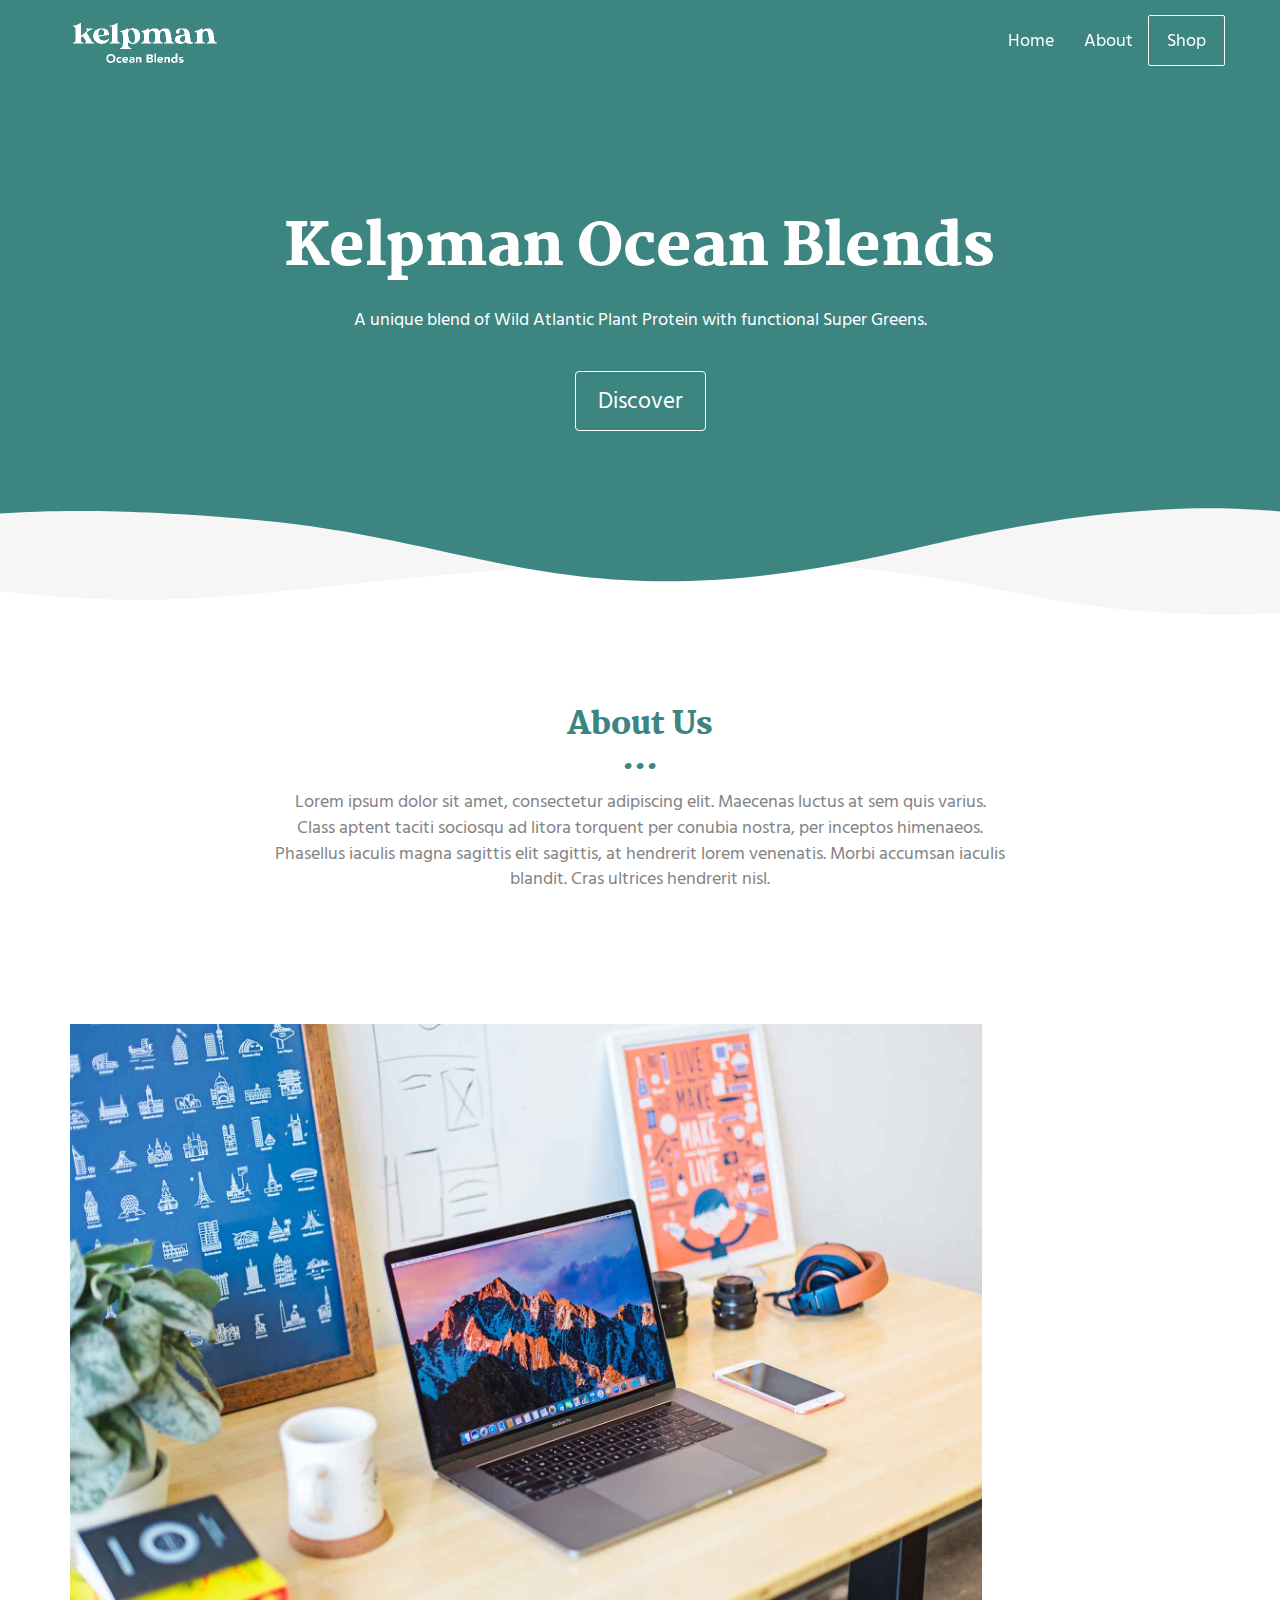
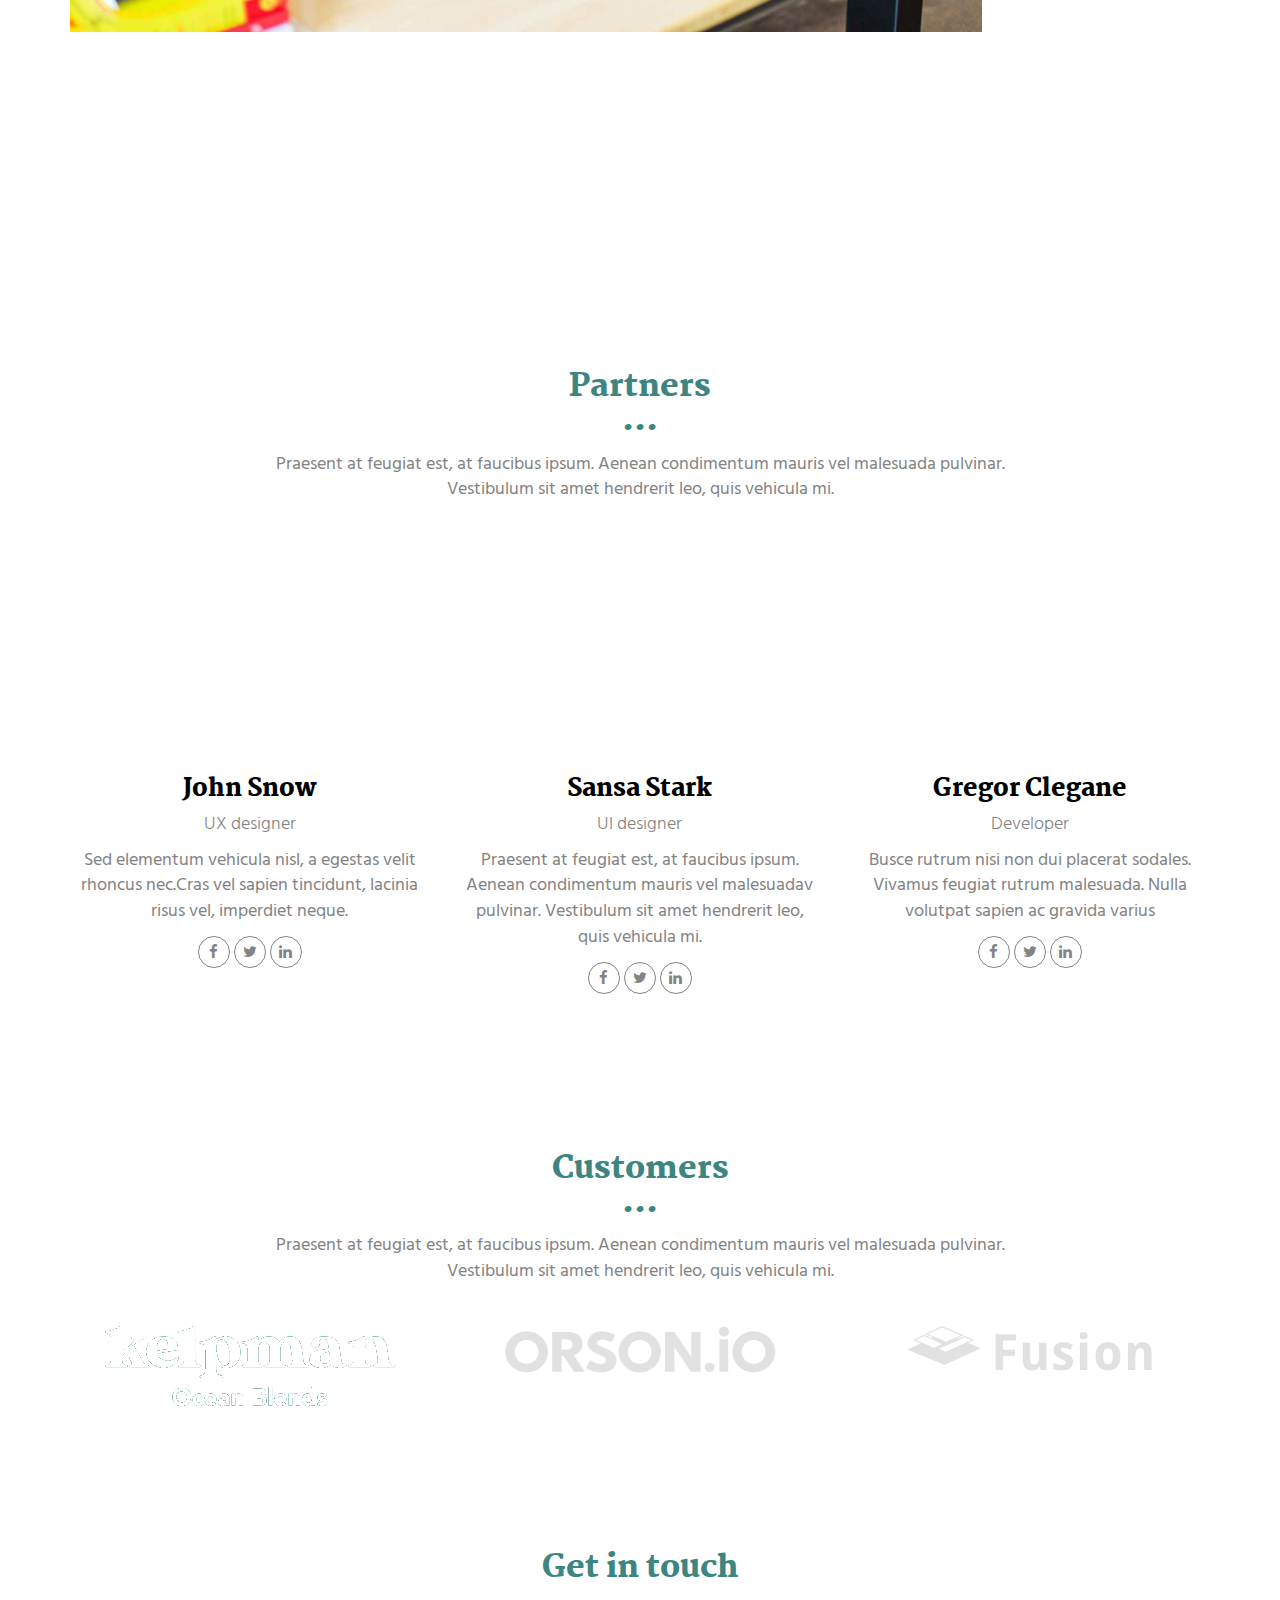
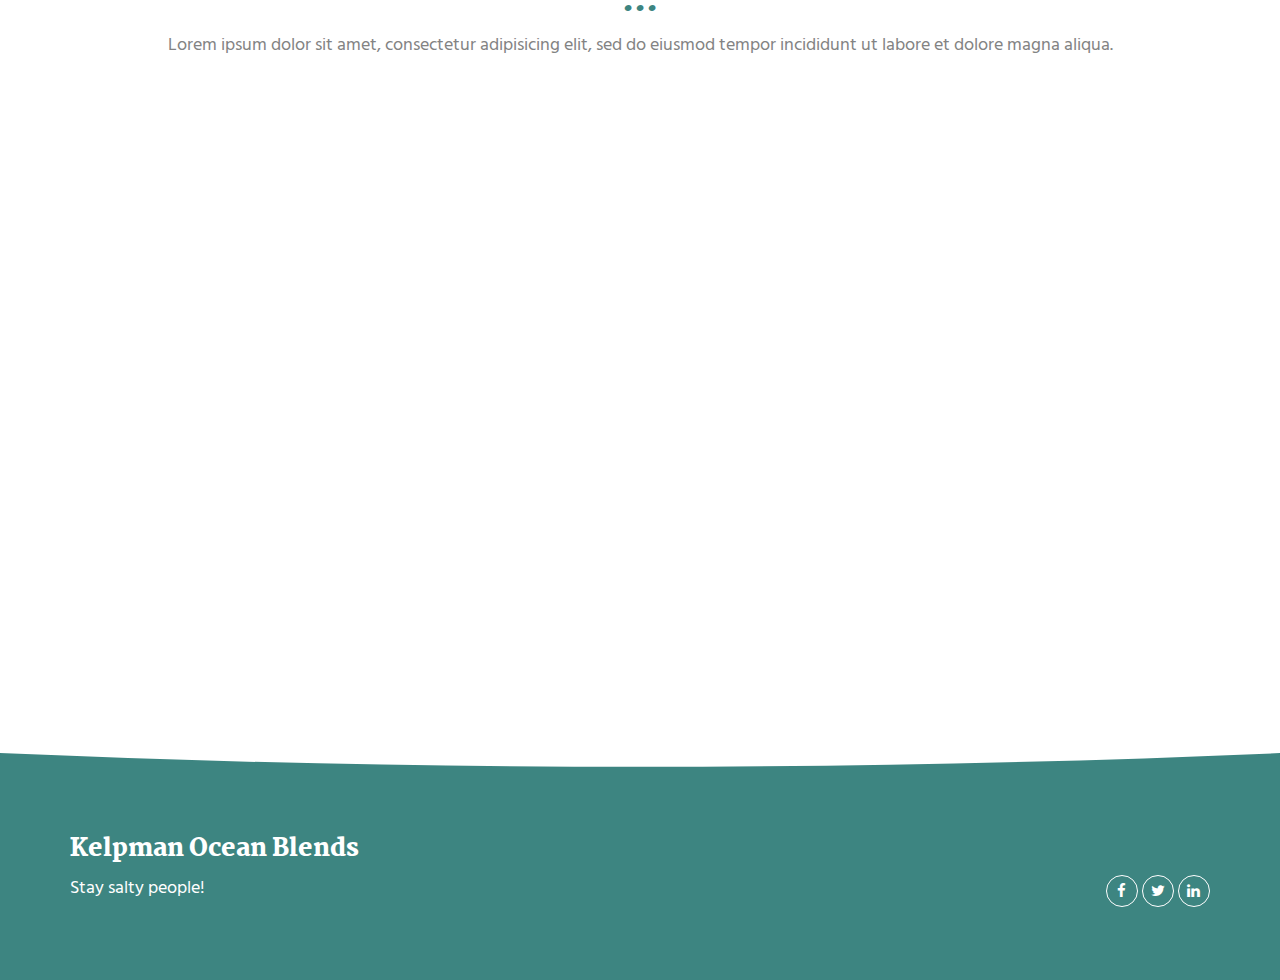
==== mountain/index.html @ a4b4faa4 "recolour" ====
<!DOCTYPE html>
<html lang="en">

<head>
  <meta charset="UTF-8">
  <meta content="IE=edge" http-equiv="X-UA-Compatible">
  <meta content="width=device-width,initial-scale=1" name="viewport">
  <meta content="description" name="description">
  <meta name="google" content="notranslate" />
  <meta content="Mashup templates have been developped by Orson.io team" name="author">

  <!-- Disable tap highlight on IE -->
  <meta name="msapplication-tap-highlight" content="no">
  
  
  <link rel="apple-touch-icon" sizes="180x180" href="./assets/apple-icon-180x180.png">
  <link href="./assets/favicon.ico" rel="icon">

  <link href="" rel="stylesheet">


  <title>Kelpman Ocean Blends</title>

<link href="./main.550dcf66.css" rel="stylesheet"></head>

<body> <!-- Add your content of header -->
<header>
  <nav class="navbar navbar-default active">
    <div class="container">
      <div class="navbar-header">
        <button type="button" class="navbar-toggle collapsed" data-toggle="collapse" data-target="#navbar-collapse" aria-expanded="false">
          <span class="sr-only">Toggle navigation</span>
          <span class="icon-bar"></span>
          <span class="icon-bar"></span>
          <span class="icon-bar"></span>
        </button>
        <a class="navbar-brand" href="./index.html" title="">
          <img src="./assets/images/logo-01.png" class="navbar-logo-img" alt="">
        </a>
      </div>

      <div class="collapse navbar-collapse" id="navbar-collapse">
        <ul class="nav navbar-nav navbar-right">
          <li><a href="./index.html" title="">Home</a></li>
          <li><a href="./project.html" title="">About</a></li>
          <li>
            <p>
              <a href="./components.html" class="btn btn-default navbar-btn" title="">Shop</a>
            </p>
          </li>

        </ul>
      </div> 
    </div>
  </nav>
</header>

<!-- Add your site or app content here -->
  <div class="hero-full-container background-image-container white-text-container">
    <div class="container">
      <div class="row">
        <div class="col-xs-12">
          <h1>Kelpman Ocean Blends</h1>
          <p>A unique blend of Wild Atlantic Plant Protein with functional Super Greens.</p>
          <br>
          <a href="./project.html" class="btn btn-default btn-lg" title="">Discover</a>
        </div>
      </div>
    </div>
  </div>

  <div class="section-container">
    <div class="container">
      <div class="row">
        <div class="col-xs-12 col-md-8 col-md-offset-2">
          <div class="text-center">
            <h2>About Us</h2>
            <p>Lorem ipsum dolor sit amet, consectetur adipiscing elit. Maecenas luctus at sem quis varius. 
            <br>
            Class aptent taciti sociosqu ad litora torquent per conubia nostra, per inceptos himenaeos. Phasellus iaculis magna sagittis elit sagittis, at hendrerit lorem venenatis. Morbi accumsan iaculis blandit. Cras ultrices hendrerit nisl.</p>
          </div>
       </div>
      </div>
    </div>
  </div>

  <div class="section-container">
    <div class="container">
      <div class="row">      
          <div class="col-xs-12">


            <div id="carousel-example-generic" class="carousel carousel-fade slide" data-ride="carousel">
                
                <div class="carousel-inner" role="listbox">

                    <div class="item active">
                        <img class="img-responsive" src="./assets/images/img-06.jpg" alt="First slide">
                        <div class="carousel-caption card-shadow reveal">
                          
                          <h3>Moon</h3>
                          <a class="left carousel-control" href="#carousel-example-generic" role="button" data-slide="prev">
                            <i class="fa fa-chevron-left" aria-hidden="true"></i>
                            <span class="sr-only">Previous</span>
                          </a>
                          <a class="right carousel-control" href="#carousel-example-generic" role="button" data-slide="next">
                            <i class="fa fa-chevron-right" aria-hidden="true"></i>
                            <span class="sr-only">Next</span>
                          </a>
                          <p>
                            Sed id tellus in risus pre
                            tium imperdiet eu lobortis dolor. Sed pellentesque, urna ac viverra lacinia, erat mauris venenatis purus, mollis egestas urna purus ac ex.
                            Aenean nunc sem, lobortis at elit non, lobortis laoreet nibh. Maecenas at mi ipsum.
                          </p>
                          
                          <p>
                            Quisque tempor, ligula pharetra luctus elementum, arcu nisl suscipit ante, pharetra commodo dui est et enim. Sed eu vestibulum elit. Donec ut libero non.
                          </p>
                          <a href="./project.html" class="btn btn-primary" title="">
                            Discover
                          </a>
                        </div>
                    </div>
                    <div class="item">
                        <img class="img-responsive" src="./assets/images/img-07.jpg" alt="First slide">
                        <div class="carousel-caption card-shadow reveal">

                          <h3>Lbortis</h3>
                            <a class="left carousel-control" href="#carousel-example-generic" role="button" data-slide="prev">
                              <i class="fa fa-chevron-left" aria-hidden="true"></i>
                              <span class="sr-only">Previous</span>
                            </a>
                            <a class="right carousel-control" href="#carousel-example-generic" role="button" data-slide="next">
                              <i class="fa fa-chevron-right" aria-hidden="true"></i>
                              <span class="sr-only">Next</span>
                            </a>
                          <p>
                            Pre id tellus in risus pre
                            tium imperdiet eu lobortis dolor. Sed pellentesque, urna ac viverra lacinia, erat mauris venenatis purus, mollis egestas urna purus ac ex.
                            Aenean nunc sem, lobortis at elit non, lobortis laoreet nibh. Maecenas at mi ipsum.
                          </p>
                          
                          <p>
                            Quisque tempor, ligula pharetra luctus elementum, arcu nisl suscipit ante, pharetra commodo dui est et enim. Sed eu vestibulum elit. Donec ut libero non.
                          </p>
                          <a href="./project.html" class="btn btn-primary" title="">
                            Discover
                          </a>
                        </div>
                    </div>
                </div>
               
            </div>

           
          </div>
          
        </div>  
      
    </div>
  </div>

  <div class="section-container">
    <div class="container text-center">
      <div class="row section-container-spacer">
        <div class="col-xs-12 col-md-12">
          <h2>Partners</h2>
          <p>Praesent at feugiat est, at faucibus ipsum. Aenean condimentum mauris vel malesuada pulvinar. <br>Vestibulum sit amet hendrerit leo, quis vehicula mi.</p>
        </div>  
      </div>
      <div class="row">
        <div class="col-xs-12 col-md-4">
          <img src="./assets/images/profil-01.jpg" alt="" class="reveal img-responsive reveal-content image-center">
          <h3>John Snow</h3>
          <h4>UX designer</h4>
          <p>Sed elementum vehicula nisl, a egestas velit rhoncus nec.Cras vel sapien tincidunt, lacinia risus vel, imperdiet neque.</p>
          <p>
            <a href="https://facebook.com/" class="social-round-icon fa-icon" title="">
              <i class="fa fa-facebook" aria-hidden="true"></i>
            </a>
            <a href="https://twitter.com/" class="social-round-icon fa-icon" title="">
              <i class="fa fa-twitter" aria-hidden="true"></i>
            </a>
            <a href="https://www.linkedin.com/" class="social-round-icon fa-icon" title="">
              <i class="fa fa-linkedin" aria-hidden="true"></i>
            </a>
          </p>
        </div>
       
        <div class="col-xs-12 col-md-4">
          <img src="./assets/images/profil-02.jpg" alt="" class="reveal img-responsive reveal-content image-center">
          <h3>Sansa Stark</h3>
          <h4>UI designer</h4>
          <p>Praesent at feugiat est, at faucibus ipsum. Aenean condimentum mauris vel malesuadav pulvinar. Vestibulum sit amet hendrerit leo, quis vehicula mi.</p>
          <p>
            <a href="https://facebook.com/" class="social-round-icon fa-icon" title="">
              <i class="fa fa-facebook" aria-hidden="true"></i>
            </a>
            <a href="https://twitter.com/" class="social-round-icon fa-icon" title="">
              <i class="fa fa-twitter" aria-hidden="true"></i>
            </a>
            <a href="https://www.linkedin.com/" class="social-round-icon fa-icon" title="">
              <i class="fa fa-linkedin" aria-hidden="true"></i>
            </a>
          </p>
        </div>
        <div class="col-xs-12 col-md-4">
          <img src="./assets/images/profil-03.jpg" alt="" class="reveal img-responsive reveal-content image-center">
          <h3>Gregor Clegane</h3>
          <h4>Developer</h4>
          <p>Busce rutrum nisi non dui placerat sodales. Vivamus feugiat rutrum malesuada. Nulla volutpat sapien ac gravida varius</p>
          <p>
            <a href="https://facebook.com/" class="social-round-icon fa-icon" title="">
              <i class="fa fa-facebook" aria-hidden="true"></i>
            </a>
            <a href="https://twitter.com/" class="social-round-icon fa-icon" title="">
              <i class="fa fa-twitter" aria-hidden="true"></i>
            </a>
            <a href="https://www.linkedin.com/" class="social-round-icon fa-icon" title="">
              <i class="fa fa-linkedin" aria-hidden="true"></i>
            </a>
          </p>
        </div>
      </div>
    </div>
  </div>

  <div class="section-container">
    <div class="container text-center">
      <div class="row section-container-spacer">
        <div class="col-xs-12 col-md-12">
          <h2 class="text-center">Customers</h2>
          <p>Praesent at feugiat est, at faucibus ipsum. Aenean condimentum mauris vel malesuada pulvinar. <br>Vestibulum sit amet hendrerit leo, quis vehicula mi.</p>
        </div>  
      </div>
      <div class="row">
        <div class="col-xs-12 col-md-4">
          <img src="./assets/images/logo-01.png" alt="" class="img-responsive reveal-content image-center">

        </div>
       
        <div class="col-xs-12 col-md-4">
          <img src="./assets/images/logo-02.png" alt="" class="img-responsive reveal-content image-center">
        </div>
        <div class="col-xs-12 col-md-4">
          <img src="./assets/images/logo-03.png" alt="" class="img-responsive reveal-content image-center">
        </div>
      </div>
    </div>
  </div>
 
 
  <div class="section-container contact-container">
    <div class="container">
      <div class="row">
        <div class="col-xs-12 col-md-12">
          <div class="section-container-spacer">
            <h2 class="text-center">Get in touch</h2>
            <p class="text-center">Lorem ipsum dolor sit amet, consectetur adipisicing elit, sed do eiusmod
            tempor incididunt ut labore et dolore magna aliqua.</p>
          </div>
          <div class="card-container">
            <div class="card card-shadow col-xs-10 col-xs-offset-1 col-md-8 col-md-offset-2 reveal">
              <form action="" class="reveal-content">
                <div class="row">
                  <div class="col-md-7">
                    <div class="form-group">
                      <input type="email" class="form-control" id="email" placeholder="Email">
                    </div>
                    <div class="form-group">
                      <input type="text" class="form-control" id="subject" placeholder="Subject">
                    </div>
                    <div class="form-group">
                      <textarea class="form-control" rows="3" placeholder="Enter your message"></textarea>
                    </div>
                    <button type="submit" class="btn btn-primary">Send message</button>
                  </div>
                  <div class="col-md-5">
                    <ul class="list-unstyled address-container">
                      <li>
                        <span class="fa-icon">
                          <i class="fa fa-phone" aria-hidden="true"></i>
                        </span>
                        + 33 9 07 45 12 65
                      </li>
                      <li>
                        <span class="fa-icon">
                          <i class="fa fa fa-map-o" aria-hidden="true"></i>
                        </span>
                        42 rue Moulbert 75016 Paris
                      </li>
                    </ul>
                  </div>
                </div>
              </form>
            </div>
            <div class="card-image col-xs-12" style="background-image: url('/assets/images/img-01.jpg')">
            </div>
          </div>
        </div>  
      </div>
    </div>
  </div>

<script>
  document.addEventListener("DOMContentLoaded", function (event) {
    navbarFixedTopAnimation();
  });
</script>

<footer class="footer-container white-text-container">
  <div class="container">
    <div class="row">

     
      <div class="col-xs-12">
        <h3>Kelpman Ocean Blends</h3>

        <div class="row">
          <div class="col-xs-12 col-sm-7">
            <p>Stay salty people!</p> 
          </div>
          <div class="col-xs-12 col-sm-5">
            <p class="text-right">
              <a href="https://facebook.com/" class="social-round-icon white-round-icon fa-icon" title="">
                <i class="fa fa-facebook" aria-hidden="true"></i>
              </a>
              <a href="https://twitter.com/" class="social-round-icon white-round-icon fa-icon" title="">
                <i class="fa fa-twitter" aria-hidden="true"></i>
              </a>
              <a href="https://www.linkedin.com/" class="social-round-icon white-round-icon fa-icon" title="">
                <i class="fa fa-linkedin" aria-hidden="true"></i>
              </a>
            </p>
          </div>
        </div>
        
        
      </div>
    </div>
  </div>
</footer>

<script>
  document.addEventListener("DOMContentLoaded", function (event) {
    navActivePage();
    scrollRevelation('.reveal');
  });
</script>

<!-- Google Analytics: change UA-XXXXX-X to be your site's ID 

<script>
  (function (i, s, o, g, r, a, m) {
    i['GoogleAnalyticsObject'] = r; i[r] = i[r] || function () {
      (i[r].q = i[r].q || []).push(arguments)
    }, i[r].l = 1 * new Date(); a = s.createElement(o),
      m = s.getElementsByTagName(o)[0]; a.async = 1; a.src = g; m.parentNode.insertBefore(a, m)
  })(window, document, 'script', '//www.google-analytics.com/analytics.js', 'ga');
  ga('create', 'UA-XXXXX-X', 'auto');
  ga('send', 'pageview');
</script>

--> <script type="text/javascript" src="./main.0cf8b554.js"></script></body>

</html>
---- mountain/main.550dcf66.css ----
@import url(https://fonts.googleapis.com/css?family=Hind+Siliguri:300,600|Martel:400,900);
@import url(https://maxcdn.bootstrapcdn.com/font-awesome/4.7.0/css/font-awesome.min.css);
/*!
 * Bootstrap v3.3.7 (http://getbootstrap.com)
 * Copyright 2011-2016 Twitter, Inc.
 * Licensed under MIT (https://github.com/twbs/bootstrap/blob/master/LICENSE)
 */

/*! normalize.css v3.0.3 | MIT License | github.com/necolas/normalize.css */

html {
    font-family: sans-serif;
    -ms-text-size-adjust: 100%;
    -webkit-text-size-adjust: 100%
}

body {
    margin: 0
}

article, aside, details, figcaption, figure, footer, header, hgroup, main, menu, nav, section, summary {
    display: block
}

audio, canvas, progress, video {
    display: inline-block;
    vertical-align: baseline
}

audio:not([controls]) {
    display: none;
    height: 0
}

[hidden], template {
    display: none
}

a {
    background-color: transparent
}

a:active, a:hover {
    outline: 0
}

abbr[title] {
    border-bottom: 1px dotted
}

b, strong {
    font-weight: 700
}

dfn {
    font-style: italic
}

h1 {
    font-size: 2em;
    margin: .67em 0
}

mark {
    background: #ff0;
    color: #000
}

small {
    font-size: 80%
}

sub, sup {
    font-size: 75%;
    line-height: 0;
    position: relative;
    vertical-align: baseline
}

sup {
    top: -.5em
}

sub {
    bottom: -.25em
}

img {
    border: 0
}

svg:not(:root) {
    overflow: hidden
}

figure {
    margin: 1em 40px
}

hr {
    box-sizing: content-box;
    height: 0
}

pre {
    overflow: auto
}

code, kbd, pre, samp {
    font-family: monospace, monospace;
    font-size: 1em
}

button, input, optgroup, select, textarea {
    color: inherit;
    font: inherit;
    margin: 0
}

button {
    overflow: visible
}

button, select {
    text-transform: none
}

button, html input[type=button], input[type=reset], input[type=submit] {
    -webkit-appearance: button;
    cursor: pointer
}

button[disabled], html input[disabled] {
    cursor: default
}

button::-moz-focus-inner, input::-moz-focus-inner {
    border: 0;
    padding: 0
}

input {
    line-height: normal
}

input[type=checkbox], input[type=radio] {
    box-sizing: border-box;
    padding: 0
}

input[type=number]::-webkit-inner-spin-button, input[type=number]::-webkit-outer-spin-button {
    height: auto
}

input[type=search] {
    -webkit-appearance: textfield;
    box-sizing: content-box
}

input[type=search]::-webkit-search-cancel-button, input[type=search]::-webkit-search-decoration {
    -webkit-appearance: none
}

fieldset {
    border: 1px solid silver;
    margin: 0 2px;
    padding: .35em .625em .75em
}

textarea {
    overflow: auto
}

optgroup {
    font-weight: 700
}

table {
    border-collapse: collapse;
    border-spacing: 0
}

td, th {
    padding: 0
}

/*! Source: https://github.com/h5bp/html5-boilerplate/blob/master/src/css/main.css */

@media print {
    *, :after, :before {
        background: transparent!important;
        color: #000!important;
        box-shadow: none!important;
        text-shadow: none!important
    }
    a, a:visited {
        text-decoration: underline
    }
    a[href]:after {
        content: " (" attr(href) ")"
    }
    abbr[title]:after {
        content: " (" attr(title) ")"
    }
    a[href^="#"]:after, a[href^="javascript:"]:after {
        content: ""
    }
    blockquote, pre {
        border: 1px solid #999;
        page-break-inside: avoid
    }
    thead {
        display: table-header-group
    }
    img, tr {
        page-break-inside: avoid
    }
    img {
        max-width: 100%!important
    }
    h2, h3, p {
        orphans: 3;
        widows: 3
    }
    h2, h3 {
        page-break-after: avoid
    }
    .navbar {
        display: none
    }
    .btn>.caret, .dropup>.btn>.caret {
        border-top-color: #000!important
    }
    .label {
        border: 1px solid #000
    }
    .table {
        border-collapse: collapse!important
    }
    .table td, .table th {
        background-color: #fff!important
    }
    .table-bordered td, .table-bordered th {
        border: 1px solid #ddd!important
    }
}

*, :after, :before {
    -webkit-box-sizing: border-box;
    -moz-box-sizing: border-box;
    box-sizing: border-box
}

html {
    font-size: 10px;
    -webkit-tap-highlight-color: transparent
}

body {
    font-family: Hind Siliguri, Helvetica, Arial, sans-serif;
    font-size: 18px;
    line-height: 1.42857;
    color: #838383;
    background-color: #fff
}

button, input, select, textarea {
    font-family: inherit;
    font-size: inherit;
    line-height: inherit
}

a {
    color: #3D8581;
    text-decoration: none
}

a:focus, a:hover {
    color: #1045a4;
    text-decoration: underline
}

a:focus {
    outline: 5px auto -webkit-focus-ring-color;
    outline-offset: -2px
}

figure {
    margin: 0
}

img {
    vertical-align: middle
}

.img-responsive {
    display: block;
    max-width: 100%;
    height: auto
}

.img-rounded {
    border-radius: 4px
}

.img-thumbnail {
    padding: 4px;
    line-height: 1.42857;
    background-color: #fff;
    border: 1px solid #ddd;
    border-radius: 2px;
    -webkit-transition: all .2s ease-in-out;
    -o-transition: all .2s ease-in-out;
    transition: all .2s ease-in-out;
    display: inline-block;
    max-width: 100%;
    height: auto
}

.img-circle {
    border-radius: 50%
}

hr {
    margin-top: 25px;
    margin-bottom: 25px;
    border: 0;
    border-top: 1px solid #eee
}

.sr-only {
    position: absolute;
    width: 1px;
    height: 1px;
    margin: -1px;
    padding: 0;
    overflow: hidden;
    clip: rect(0, 0, 0, 0);
    border: 0
}

.sr-only-focusable:active, .sr-only-focusable:focus {
    position: static;
    width: auto;
    height: auto;
    margin: 0;
    overflow: visible;
    clip: auto
}

[role=button] {
    cursor: pointer
}

.h1, .h2, .h3, .h4, .h5, .h6, h1, h2, h3, h4, h5, h6 {
    font-family: Martel, Times New Roman, Times, serif;
    font-weight: 900;
    line-height: 1.1;
    color: #3D8581
}

.h1 .small, .h1 small, .h2 .small, .h2 small, .h3 .small, .h3 small, .h4 .small, .h4 small, .h5 .small, .h5 small, .h6 .small, .h6 small, h1 .small, h1 small, h2 .small, h2 small, h3 .small, h3 small, h4 .small, h4 small, h5 .small, h5 small, h6 .small, h6 small {
    font-weight: 400;
    line-height: 1;
    color: #777
}

.h1, .h2, .h3, h1, h2, h3 {
    margin-top: 25px;
    margin-bottom: 12.5px
}

.h1 .small, .h1 small, .h2 .small, .h2 small, .h3 .small, .h3 small, h1 .small, h1 small, h2 .small, h2 small, h3 .small, h3 small {
    font-size: 65%
}

.h4, .h5, .h6, h4, h5, h6 {
    margin-top: 12.5px;
    margin-bottom: 12.5px
}

.h4 .small, .h4 small, .h5 .small, .h5 small, .h6 .small, .h6 small, h4 .small, h4 small, h5 .small, h5 small, h6 .small, h6 small {
    font-size: 75%
}

.h1, h1 {
    font-size: 59px
}

.h2, h2 {
    font-size: 31px
}

.h3, h3 {
    font-size: 24px
}

.h4, .h5, h4, h5 {
    font-size: 18px
}

.h6, h6 {
    font-size: 16px
}

p {
    margin: 0 0 12.5px
}

.lead {
    margin-bottom: 25px;
    font-size: 20px;
    font-weight: 300;
    line-height: 1.4
}

@media (min-width:768px) {
    .lead {
        font-size: 27px
    }
}

.small, small {
    font-size: 77%
}

.mark, mark {
    background-color: #fcf8e3;
    padding: .2em
}

.text-left {
    text-align: left
}

.text-right {
    text-align: right
}

.text-center {
    text-align: center
}

.text-justify {
    text-align: justify
}

.text-nowrap {
    white-space: nowrap
}

.text-lowercase {
    text-transform: lowercase
}

.initialism, .text-uppercase {
    text-transform: uppercase
}

.text-capitalize {
    text-transform: capitalize
}

.text-muted {
    color: #777
}

.text-primary {
    color: #3D8581
}

a.text-primary:focus, a.text-primary:hover {
    color: #124fbb
}

.text-success {
    color: #fff
}

a.text-success:focus, a.text-success:hover {
    color: #e6e6e6
}

.text-info {
    color: #31708f
}

a.text-info:focus, a.text-info:hover {
    color: #245269
}

.text-warning {
    color: #8a6d3b
}

a.text-warning:focus, a.text-warning:hover {
    color: #66512c
}

.text-danger {
    color: #fff
}

a.text-danger:focus, a.text-danger:hover {
    color: #e6e6e6
}

.bg-primary {
    color: #fff;
    background-color: #3D8581
}

a.bg-primary:focus, a.bg-primary:hover {
    background-color: #124fbb
}

.bg-success {
    background-color: #08005f
}

a.bg-success:focus, a.bg-success:hover {
    background-color: #04002c
}

.bg-info {
    background-color: #d9edf7
}

a.bg-info:focus, a.bg-info:hover {
    background-color: #afd9ee
}

.bg-warning {
    background-color: #fcf8e3
}

a.bg-warning:focus, a.bg-warning:hover {
    background-color: #f7ecb5
}

.bg-danger {
    background-color: #ca044b
}

a.bg-danger:focus, a.bg-danger:hover {
    background-color: #980338
}

.page-header {
    padding-bottom: 11.5px;
    margin: 50px 0 25px;
    border-bottom: 1px solid #eee
}

ol, ul {
    margin-top: 0;
    margin-bottom: 12.5px
}

ol ol, ol ul, ul ol, ul ul {
    margin-bottom: 0
}

.list-inline, .list-unstyled {
    padding-left: 0;
    list-style: none
}

.list-inline {
    margin-left: -5px
}

.list-inline>li {
    display: inline-block;
    padding-left: 5px;
    padding-right: 5px
}

dl {
    margin-top: 0;
    margin-bottom: 25px
}

dd, dt {
    line-height: 1.42857
}

dt {
    font-weight: 700
}

dd {
    margin-left: 0
}

.dl-horizontal dd:after, .dl-horizontal dd:before {
    content: " ";
    display: table
}

.dl-horizontal dd:after {
    clear: both
}

@media (min-width:768px) {
    .dl-horizontal dt {
        float: left;
        width: 160px;
        clear: left;
        text-align: right;
        overflow: hidden;
        text-overflow: ellipsis;
        white-space: nowrap
    }
    .dl-horizontal dd {
        margin-left: 180px
    }
}

abbr[data-original-title], abbr[title] {
    cursor: help;
    border-bottom: 1px dotted #777
}

.initialism {
    font-size: 90%
}

blockquote {
    padding: 12.5px 25px;
    margin: 0 0 25px;
    font-size: 22.5px;
    border-left: 5px solid #eee
}

blockquote ol:last-child, blockquote p:last-child, blockquote ul:last-child {
    margin-bottom: 0
}

blockquote .small, blockquote footer, blockquote small {
    display: block;
    font-size: 80%;
    line-height: 1.42857;
    color: #777
}

blockquote .small:before, blockquote footer:before, blockquote small:before {
    content: "\2014   \A0"
}

.blockquote-reverse, blockquote.pull-right {
    padding-right: 15px;
    padding-left: 0;
    border-right: 5px solid #eee;
    border-left: 0;
    text-align: right
}

.blockquote-reverse .small:before, .blockquote-reverse footer:before, .blockquote-reverse small:before, blockquote.pull-right .small:before, blockquote.pull-right footer:before, blockquote.pull-right small:before {
    content: ""
}

.blockquote-reverse .small:after, .blockquote-reverse footer:after, .blockquote-reverse small:after, blockquote.pull-right .small:after, blockquote.pull-right footer:after, blockquote.pull-right small:after {
    content: "\A0   \2014"
}

address {
    margin-bottom: 25px;
    font-style: normal;
    line-height: 1.42857
}

code, kbd, pre, samp {
    font-family: Menlo, Monaco, Consolas, Courier New, monospace
}

code {
    color: #c7254e;
    background-color: #f9f2f4
}

code, kbd {
    padding: 2px 4px;
    font-size: 90%;
    border-radius: 2px
}

kbd {
    color: #fff;
    background-color: #333;
    box-shadow: inset 0 -1px 0 rgba(0, 0, 0, .25)
}

kbd kbd {
    padding: 0;
    font-size: 100%;
    font-weight: 700;
    box-shadow: none
}

pre {
    display: block;
    padding: 12px;
    margin: 0 0 12.5px;
    font-size: 17px;
    line-height: 1.42857;
    word-break: break-all;
    word-wrap: break-word;
    color: #333;
    background-color: #f5f5f5;
    border: 1px solid #ccc;
    border-radius: 2px
}

pre code {
    padding: 0;
    font-size: inherit;
    color: inherit;
    white-space: pre-wrap;
    background-color: transparent;
    border-radius: 0
}

.pre-scrollable {
    max-height: 340px;
    overflow-y: scroll
}

.container {
    margin-right: auto;
    margin-left: auto;
    padding-left: 15px;
    padding-right: 15px
}

.container:after, .container:before {
    content: " ";
    display: table
}

.container:after {
    clear: both
}

@media (min-width:768px) {
    .container {
        width: 750px
    }
}

@media (min-width:992px) {
    .container {
        width: 970px
    }
}

@media (min-width:1200px) {
    .container {
        width: 1170px
    }
}

.container-fluid {
    margin-right: auto;
    margin-left: auto;
    padding-left: 15px;
    padding-right: 15px
}

.container-fluid:after, .container-fluid:before {
    content: " ";
    display: table
}

.container-fluid:after {
    clear: both
}

.row {
    margin-left: -15px;
    margin-right: -15px
}

.row:after, .row:before {
    content: " ";
    display: table
}

.row:after {
    clear: both
}

.col-lg-1, .col-lg-2, .col-lg-3, .col-lg-4, .col-lg-5, .col-lg-6, .col-lg-7, .col-lg-8, .col-lg-9, .col-lg-10, .col-lg-11, .col-lg-12, .col-md-1, .col-md-2, .col-md-3, .col-md-4, .col-md-5, .col-md-6, .col-md-7, .col-md-8, .col-md-9, .col-md-10, .col-md-11, .col-md-12, .col-sm-1, .col-sm-2, .col-sm-3, .col-sm-4, .col-sm-5, .col-sm-6, .col-sm-7, .col-sm-8, .col-sm-9, .col-sm-10, .col-sm-11, .col-sm-12, .col-xs-1, .col-xs-2, .col-xs-3, .col-xs-4, .col-xs-5, .col-xs-6, .col-xs-7, .col-xs-8, .col-xs-9, .col-xs-10, .col-xs-11, .col-xs-12 {
    position: relative;
    min-height: 1px;
    padding-left: 15px;
    padding-right: 15px
}

.col-xs-1, .col-xs-2, .col-xs-3, .col-xs-4, .col-xs-5, .col-xs-6, .col-xs-7, .col-xs-8, .col-xs-9, .col-xs-10, .col-xs-11, .col-xs-12 {
    float: left
}

.col-xs-1 {
    width: 8.33333%
}

.col-xs-2 {
    width: 16.66667%
}

.col-xs-3 {
    width: 25%
}

.col-xs-4 {
    width: 33.33333%
}

.col-xs-5 {
    width: 41.66667%
}

.col-xs-6 {
    width: 50%
}

.col-xs-7 {
    width: 58.33333%
}

.col-xs-8 {
    width: 66.66667%
}

.col-xs-9 {
    width: 75%
}

.col-xs-10 {
    width: 83.33333%
}

.col-xs-11 {
    width: 91.66667%
}

.col-xs-12 {
    width: 100%
}

.col-xs-pull-0 {
    right: auto
}

.col-xs-pull-1 {
    right: 8.33333%
}

.col-xs-pull-2 {
    right: 16.66667%
}

.col-xs-pull-3 {
    right: 25%
}

.col-xs-pull-4 {
    right: 33.33333%
}

.col-xs-pull-5 {
    right: 41.66667%
}

.col-xs-pull-6 {
    right: 50%
}

.col-xs-pull-7 {
    right: 58.33333%
}

.col-xs-pull-8 {
    right: 66.66667%
}

.col-xs-pull-9 {
    right: 75%
}

.col-xs-pull-10 {
    right: 83.33333%
}

.col-xs-pull-11 {
    right: 91.66667%
}

.col-xs-pull-12 {
    right: 100%
}

.col-xs-push-0 {
    left: auto
}

.col-xs-push-1 {
    left: 8.33333%
}

.col-xs-push-2 {
    left: 16.66667%
}

.col-xs-push-3 {
    left: 25%
}

.col-xs-push-4 {
    left: 33.33333%
}

.col-xs-push-5 {
    left: 41.66667%
}

.col-xs-push-6 {
    left: 50%
}

.col-xs-push-7 {
    left: 58.33333%
}

.col-xs-push-8 {
    left: 66.66667%
}

.col-xs-push-9 {
    left: 75%
}

.col-xs-push-10 {
    left: 83.33333%
}

.col-xs-push-11 {
    left: 91.66667%
}

.col-xs-push-12 {
    left: 100%
}

.col-xs-offset-0 {
    margin-left: 0
}

.col-xs-offset-1 {
    margin-left: 8.33333%
}

.col-xs-offset-2 {
    margin-left: 16.66667%
}

.col-xs-offset-3 {
    margin-left: 25%
}

.col-xs-offset-4 {
    margin-left: 33.33333%
}

.col-xs-offset-5 {
    margin-left: 41.66667%
}

.col-xs-offset-6 {
    margin-left: 50%
}

.col-xs-offset-7 {
    margin-left: 58.33333%
}

.col-xs-offset-8 {
    margin-left: 66.66667%
}

.col-xs-offset-9 {
    margin-left: 75%
}

.col-xs-offset-10 {
    margin-left: 83.33333%
}

.col-xs-offset-11 {
    margin-left: 91.66667%
}

.col-xs-offset-12 {
    margin-left: 100%
}

@media (min-width:768px) {
    .col-sm-1, .col-sm-2, .col-sm-3, .col-sm-4, .col-sm-5, .col-sm-6, .col-sm-7, .col-sm-8, .col-sm-9, .col-sm-10, .col-sm-11, .col-sm-12 {
        float: left
    }
    .col-sm-1 {
        width: 8.33333%
    }
    .col-sm-2 {
        width: 16.66667%
    }
    .col-sm-3 {
        width: 25%
    }
    .col-sm-4 {
        width: 33.33333%
    }
    .col-sm-5 {
        width: 41.66667%
    }
    .col-sm-6 {
        width: 50%
    }
    .col-sm-7 {
        width: 58.33333%
    }
    .col-sm-8 {
        width: 66.66667%
    }
    .col-sm-9 {
        width: 75%
    }
    .col-sm-10 {
        width: 83.33333%
    }
    .col-sm-11 {
        width: 91.66667%
    }
    .col-sm-12 {
        width: 100%
    }
    .col-sm-pull-0 {
        right: auto
    }
    .col-sm-pull-1 {
        right: 8.33333%
    }
    .col-sm-pull-2 {
        right: 16.66667%
    }
    .col-sm-pull-3 {
        right: 25%
    }
    .col-sm-pull-4 {
        right: 33.33333%
    }
    .col-sm-pull-5 {
        right: 41.66667%
    }
    .col-sm-pull-6 {
        right: 50%
    }
    .col-sm-pull-7 {
        right: 58.33333%
    }
    .col-sm-pull-8 {
        right: 66.66667%
    }
    .col-sm-pull-9 {
        right: 75%
    }
    .col-sm-pull-10 {
        right: 83.33333%
    }
    .col-sm-pull-11 {
        right: 91.66667%
    }
    .col-sm-pull-12 {
        right: 100%
    }
    .col-sm-push-0 {
        left: auto
    }
    .col-sm-push-1 {
        left: 8.33333%
    }
    .col-sm-push-2 {
        left: 16.66667%
    }
    .col-sm-push-3 {
        left: 25%
    }
    .col-sm-push-4 {
        left: 33.33333%
    }
    .col-sm-push-5 {
        left: 41.66667%
    }
    .col-sm-push-6 {
        left: 50%
    }
    .col-sm-push-7 {
        left: 58.33333%
    }
    .col-sm-push-8 {
        left: 66.66667%
    }
    .col-sm-push-9 {
        left: 75%
    }
    .col-sm-push-10 {
        left: 83.33333%
    }
    .col-sm-push-11 {
        left: 91.66667%
    }
    .col-sm-push-12 {
        left: 100%
    }
    .col-sm-offset-0 {
        margin-left: 0
    }
    .col-sm-offset-1 {
        margin-left: 8.33333%
    }
    .col-sm-offset-2 {
        margin-left: 16.66667%
    }
    .col-sm-offset-3 {
        margin-left: 25%
    }
    .col-sm-offset-4 {
        margin-left: 33.33333%
    }
    .col-sm-offset-5 {
        margin-left: 41.66667%
    }
    .col-sm-offset-6 {
        margin-left: 50%
    }
    .col-sm-offset-7 {
        margin-left: 58.33333%
    }
    .col-sm-offset-8 {
        margin-left: 66.66667%
    }
    .col-sm-offset-9 {
        margin-left: 75%
    }
    .col-sm-offset-10 {
        margin-left: 83.33333%
    }
    .col-sm-offset-11 {
        margin-left: 91.66667%
    }
    .col-sm-offset-12 {
        margin-left: 100%
    }
}

@media (min-width:992px) {
    .col-md-1, .col-md-2, .col-md-3, .col-md-4, .col-md-5, .col-md-6, .col-md-7, .col-md-8, .col-md-9, .col-md-10, .col-md-11, .col-md-12 {
        float: left
    }
    .col-md-1 {
        width: 8.33333%
    }
    .col-md-2 {
        width: 16.66667%
    }
    .col-md-3 {
        width: 25%
    }
    .col-md-4 {
        width: 33.33333%
    }
    .col-md-5 {
        width: 41.66667%
    }
    .col-md-6 {
        width: 50%
    }
    .col-md-7 {
        width: 58.33333%
    }
    .col-md-8 {
        width: 66.66667%
    }
    .col-md-9 {
        width: 75%
    }
    .col-md-10 {
        width: 83.33333%
    }
    .col-md-11 {
        width: 91.66667%
    }
    .col-md-12 {
        width: 100%
    }
    .col-md-pull-0 {
        right: auto
    }
    .col-md-pull-1 {
        right: 8.33333%
    }
    .col-md-pull-2 {
        right: 16.66667%
    }
    .col-md-pull-3 {
        right: 25%
    }
    .col-md-pull-4 {
        right: 33.33333%
    }
    .col-md-pull-5 {
        right: 41.66667%
    }
    .col-md-pull-6 {
        right: 50%
    }
    .col-md-pull-7 {
        right: 58.33333%
    }
    .col-md-pull-8 {
        right: 66.66667%
    }
    .col-md-pull-9 {
        right: 75%
    }
    .col-md-pull-10 {
        right: 83.33333%
    }
    .col-md-pull-11 {
        right: 91.66667%
    }
    .col-md-pull-12 {
        right: 100%
    }
    .col-md-push-0 {
        left: auto
    }
    .col-md-push-1 {
        left: 8.33333%
    }
    .col-md-push-2 {
        left: 16.66667%
    }
    .col-md-push-3 {
        left: 25%
    }
    .col-md-push-4 {
        left: 33.33333%
    }
    .col-md-push-5 {
        left: 41.66667%
    }
    .col-md-push-6 {
        left: 50%
    }
    .col-md-push-7 {
        left: 58.33333%
    }
    .col-md-push-8 {
        left: 66.66667%
    }
    .col-md-push-9 {
        left: 75%
    }
    .col-md-push-10 {
        left: 83.33333%
    }
    .col-md-push-11 {
        left: 91.66667%
    }
    .col-md-push-12 {
        left: 100%
    }
    .col-md-offset-0 {
        margin-left: 0
    }
    .col-md-offset-1 {
        margin-left: 8.33333%
    }
    .col-md-offset-2 {
        margin-left: 16.66667%
    }
    .col-md-offset-3 {
        margin-left: 25%
    }
    .col-md-offset-4 {
        margin-left: 33.33333%
    }
    .col-md-offset-5 {
        margin-left: 41.66667%
    }
    .col-md-offset-6 {
        margin-left: 50%
    }
    .col-md-offset-7 {
        margin-left: 58.33333%
    }
    .col-md-offset-8 {
        margin-left: 66.66667%
    }
    .col-md-offset-9 {
        margin-left: 75%
    }
    .col-md-offset-10 {
        margin-left: 83.33333%
    }
    .col-md-offset-11 {
        margin-left: 91.66667%
    }
    .col-md-offset-12 {
        margin-left: 100%
    }
}

@media (min-width:1200px) {
    .col-lg-1, .col-lg-2, .col-lg-3, .col-lg-4, .col-lg-5, .col-lg-6, .col-lg-7, .col-lg-8, .col-lg-9, .col-lg-10, .col-lg-11, .col-lg-12 {
        float: left
    }
    .col-lg-1 {
        width: 8.33333%
    }
    .col-lg-2 {
        width: 16.66667%
    }
    .col-lg-3 {
        width: 25%
    }
    .col-lg-4 {
        width: 33.33333%
    }
    .col-lg-5 {
        width: 41.66667%
    }
    .col-lg-6 {
        width: 50%
    }
    .col-lg-7 {
        width: 58.33333%
    }
    .col-lg-8 {
        width: 66.66667%
    }
    .col-lg-9 {
        width: 75%
    }
    .col-lg-10 {
        width: 83.33333%
    }
    .col-lg-11 {
        width: 91.66667%
    }
    .col-lg-12 {
        width: 100%
    }
    .col-lg-pull-0 {
        right: auto
    }
    .col-lg-pull-1 {
        right: 8.33333%
    }
    .col-lg-pull-2 {
        right: 16.66667%
    }
    .col-lg-pull-3 {
        right: 25%
    }
    .col-lg-pull-4 {
        right: 33.33333%
    }
    .col-lg-pull-5 {
        right: 41.66667%
    }
    .col-lg-pull-6 {
        right: 50%
    }
    .col-lg-pull-7 {
        right: 58.33333%
    }
    .col-lg-pull-8 {
        right: 66.66667%
    }
    .col-lg-pull-9 {
        right: 75%
    }
    .col-lg-pull-10 {
        right: 83.33333%
    }
    .col-lg-pull-11 {
        right: 91.66667%
    }
    .col-lg-pull-12 {
        right: 100%
    }
    .col-lg-push-0 {
        left: auto
    }
    .col-lg-push-1 {
        left: 8.33333%
    }
    .col-lg-push-2 {
        left: 16.66667%
    }
    .col-lg-push-3 {
        left: 25%
    }
    .col-lg-push-4 {
        left: 33.33333%
    }
    .col-lg-push-5 {
        left: 41.66667%
    }
    .col-lg-push-6 {
        left: 50%
    }
    .col-lg-push-7 {
        left: 58.33333%
    }
    .col-lg-push-8 {
        left: 66.66667%
    }
    .col-lg-push-9 {
        left: 75%
    }
    .col-lg-push-10 {
        left: 83.33333%
    }
    .col-lg-push-11 {
        left: 91.66667%
    }
    .col-lg-push-12 {
        left: 100%
    }
    .col-lg-offset-0 {
        margin-left: 0
    }
    .col-lg-offset-1 {
        margin-left: 8.33333%
    }
    .col-lg-offset-2 {
        margin-left: 16.66667%
    }
    .col-lg-offset-3 {
        margin-left: 25%
    }
    .col-lg-offset-4 {
        margin-left: 33.33333%
    }
    .col-lg-offset-5 {
        margin-left: 41.66667%
    }
    .col-lg-offset-6 {
        margin-left: 50%
    }
    .col-lg-offset-7 {
        margin-left: 58.33333%
    }
    .col-lg-offset-8 {
        margin-left: 66.66667%
    }
    .col-lg-offset-9 {
        margin-left: 75%
    }
    .col-lg-offset-10 {
        margin-left: 83.33333%
    }
    .col-lg-offset-11 {
        margin-left: 91.66667%
    }
    .col-lg-offset-12 {
        margin-left: 100%
    }
}

table {
    background-color: transparent
}

caption {
    padding-top: 8px;
    padding-bottom: 8px;
    color: #777
}

caption, th {
    text-align: left
}

.table {
    width: 100%;
    max-width: 100%;
    margin-bottom: 25px
}

.table>tbody>tr>td, .table>tbody>tr>th, .table>tfoot>tr>td, .table>tfoot>tr>th, .table>thead>tr>td, .table>thead>tr>th {
    padding: 8px;
    line-height: 1.42857;
    vertical-align: top;
    border-top: 1px solid #ddd
}

.table>thead>tr>th {
    vertical-align: bottom;
    border-bottom: 2px solid #ddd
}

.table>caption+thead>tr:first-child>td, .table>caption+thead>tr:first-child>th, .table>colgroup+thead>tr:first-child>td, .table>colgroup+thead>tr:first-child>th, .table>thead:first-child>tr:first-child>td, .table>thead:first-child>tr:first-child>th {
    border-top: 0
}

.table>tbody+tbody {
    border-top: 2px solid #ddd
}

.table .table {
    background-color: #fff
}

.table-condensed>tbody>tr>td, .table-condensed>tbody>tr>th, .table-condensed>tfoot>tr>td, .table-condensed>tfoot>tr>th, .table-condensed>thead>tr>td, .table-condensed>thead>tr>th {
    padding: 5px
}

.table-bordered, .table-bordered>tbody>tr>td, .table-bordered>tbody>tr>th, .table-bordered>tfoot>tr>td, .table-bordered>tfoot>tr>th, .table-bordered>thead>tr>td, .table-bordered>thead>tr>th {
    border: 1px solid #ddd
}

.table-bordered>thead>tr>td, .table-bordered>thead>tr>th {
    border-bottom-width: 2px
}

.table-striped>tbody>tr:nth-of-type(odd) {
    background-color: #f9f9f9
}

.table-hover>tbody>tr:hover {
    background-color: #f5f5f5
}

table col[class*=col-] {
    position: static;
    float: none;
    display: table-column
}

table td[class*=col-], table th[class*=col-] {
    position: static;
    float: none;
    display: table-cell
}

.table>tbody>tr.active>td, .table>tbody>tr.active>th, .table>tbody>tr>td.active, .table>tbody>tr>th.active, .table>tfoot>tr.active>td, .table>tfoot>tr.active>th, .table>tfoot>tr>td.active, .table>tfoot>tr>th.active, .table>thead>tr.active>td, .table>thead>tr.active>th, .table>thead>tr>td.active, .table>thead>tr>th.active {
    background-color: #f5f5f5
}

.table-hover>tbody>tr.active:hover>td, .table-hover>tbody>tr.active:hover>th, .table-hover>tbody>tr:hover>.active, .table-hover>tbody>tr>td.active:hover, .table-hover>tbody>tr>th.active:hover {
    background-color: #e8e8e8
}

.table>tbody>tr.success>td, .table>tbody>tr.success>th, .table>tbody>tr>td.success, .table>tbody>tr>th.success, .table>tfoot>tr.success>td, .table>tfoot>tr.success>th, .table>tfoot>tr>td.success, .table>tfoot>tr>th.success, .table>thead>tr.success>td, .table>thead>tr.success>th, .table>thead>tr>td.success, .table>thead>tr>th.success {
    background-color: #08005f
}

.table-hover>tbody>tr.success:hover>td, .table-hover>tbody>tr.success:hover>th, .table-hover>tbody>tr:hover>.success, .table-hover>tbody>tr>td.success:hover, .table-hover>tbody>tr>th.success:hover {
    background-color: #060046
}

.table>tbody>tr.info>td, .table>tbody>tr.info>th, .table>tbody>tr>td.info, .table>tbody>tr>th.info, .table>tfoot>tr.info>td, .table>tfoot>tr.info>th, .table>tfoot>tr>td.info, .table>tfoot>tr>th.info, .table>thead>tr.info>td, .table>thead>tr.info>th, .table>thead>tr>td.info, .table>thead>tr>th.info {
    background-color: #d9edf7
}

.table-hover>tbody>tr.info:hover>td, .table-hover>tbody>tr.info:hover>th, .table-hover>tbody>tr:hover>.info, .table-hover>tbody>tr>td.info:hover, .table-hover>tbody>tr>th.info:hover {
    background-color: #c4e3f3
}

.table>tbody>tr.warning>td, .table>tbody>tr.warning>th, .table>tbody>tr>td.warning, .table>tbody>tr>th.warning, .table>tfoot>tr.warning>td, .table>tfoot>tr.warning>th, .table>tfoot>tr>td.warning, .table>tfoot>tr>th.warning, .table>thead>tr.warning>td, .table>thead>tr.warning>th, .table>thead>tr>td.warning, .table>thead>tr>th.warning {
    background-color: #fcf8e3
}

.table-hover>tbody>tr.warning:hover>td, .table-hover>tbody>tr.warning:hover>th, .table-hover>tbody>tr:hover>.warning, .table-hover>tbody>tr>td.warning:hover, .table-hover>tbody>tr>th.warning:hover {
    background-color: #faf2cc
}

.table>tbody>tr.danger>td, .table>tbody>tr.danger>th, .table>tbody>tr>td.danger, .table>tbody>tr>th.danger, .table>tfoot>tr.danger>td, .table>tfoot>tr.danger>th, .table>tfoot>tr>td.danger, .table>tfoot>tr>th.danger, .table>thead>tr.danger>td, .table>thead>tr.danger>th, .table>thead>tr>td.danger, .table>thead>tr>th.danger {
    background-color: #ca044b
}

.table-hover>tbody>tr.danger:hover>td, .table-hover>tbody>tr.danger:hover>th, .table-hover>tbody>tr:hover>.danger, .table-hover>tbody>tr>td.danger:hover, .table-hover>tbody>tr>th.danger:hover {
    background-color: #b10442
}

.table-responsive {
    overflow-x: auto;
    min-height: .01%
}

@media screen and (max-width:767px) {
    .table-responsive {
        width: 100%;
        margin-bottom: 18.75px;
        overflow-y: hidden;
        -ms-overflow-style: -ms-autohiding-scrollbar;
        border: 1px solid #ddd
    }
    .table-responsive>.table {
        margin-bottom: 0
    }
    .table-responsive>.table>tbody>tr>td, .table-responsive>.table>tbody>tr>th, .table-responsive>.table>tfoot>tr>td, .table-responsive>.table>tfoot>tr>th, .table-responsive>.table>thead>tr>td, .table-responsive>.table>thead>tr>th {
        white-space: nowrap
    }
    .table-responsive>.table-bordered {
        border: 0
    }
    .table-responsive>.table-bordered>tbody>tr>td:first-child, .table-responsive>.table-bordered>tbody>tr>th:first-child, .table-responsive>.table-bordered>tfoot>tr>td:first-child, .table-responsive>.table-bordered>tfoot>tr>th:first-child, .table-responsive>.table-bordered>thead>tr>td:first-child, .table-responsive>.table-bordered>thead>tr>th:first-child {
        border-left: 0
    }
    .table-responsive>.table-bordered>tbody>tr>td:last-child, .table-responsive>.table-bordered>tbody>tr>th:last-child, .table-responsive>.table-bordered>tfoot>tr>td:last-child, .table-responsive>.table-bordered>tfoot>tr>th:last-child, .table-responsive>.table-bordered>thead>tr>td:last-child, .table-responsive>.table-bordered>thead>tr>th:last-child {
        border-right: 0
    }
    .table-responsive>.table-bordered>tbody>tr:last-child>td, .table-responsive>.table-bordered>tbody>tr:last-child>th, .table-responsive>.table-bordered>tfoot>tr:last-child>td, .table-responsive>.table-bordered>tfoot>tr:last-child>th {
        border-bottom: 0
    }
}

fieldset {
    margin: 0;
    min-width: 0
}

fieldset, legend {
    padding: 0;
    border: 0
}

legend {
    display: block;
    width: 100%;
    margin-bottom: 25px;
    font-size: 27px;
    line-height: inherit;
    color: #333;
    border-bottom: 1px solid #e5e5e5
}

label {
    display: inline-block;
    max-width: 100%;
    margin-bottom: 5px;
    font-weight: 700
}

input[type=search] {
    -webkit-box-sizing: border-box;
    -moz-box-sizing: border-box;
    box-sizing: border-box
}

input[type=checkbox], input[type=radio] {
    margin: 4px 0 0;
    margin-top: 1px\9;
    line-height: normal
}

input[type=file] {
    display: block
}

input[type=range] {
    display: block;
    width: 100%
}

select[multiple], select[size] {
    height: auto
}

input[type=checkbox]:focus, input[type=file]:focus, input[type=radio]:focus {
    outline: 5px auto -webkit-focus-ring-color;
    outline-offset: -2px
}

output {
    padding-top: 13px
}

.form-control, output {
    display: block;
    font-size: 18px;
    line-height: 1.42857;
    color: #555
}

.form-control {
    width: 100%;
    height: 51px;
    padding: 12px 18px;
    background-color: #fff;
    background-image: none;
    border: 1px solid #ddd;
    border-radius: 2px;
    -webkit-box-shadow: inset 0 1px 1px rgba(0, 0, 0, .075);
    box-shadow: inset 0 1px 1px rgba(0, 0, 0, .075);
    -webkit-transition: border-color .15s ease-in-out, box-shadow .15s ease-in-out;
    -o-transition: border-color ease-in-out .15s, box-shadow ease-in-out .15s;
    transition: border-color .15s ease-in-out, box-shadow .15s ease-in-out
}

.form-control:focus {
    border-color: #66afe9;
    -webkit-box-shadow: inset 0 1px 1px rgba(0, 0, 0, .075), 0 0 8px rgba(102, 175, 233, .6);
    box-shadow: inset 0 1px 1px rgba(0, 0, 0, .075), 0 0 8px rgba(102, 175, 233, .6)
}

.form-control::-moz-placeholder {
    color: #999;
    opacity: 1
}

.form-control:-ms-input-placeholder {
    color: #999
}

.form-control::-webkit-input-placeholder {
    color: #999
}

.form-control::-ms-expand {
    border: 0;
    background-color: transparent
}

.form-control[disabled], .form-control[readonly], fieldset[disabled] .form-control {
    background-color: #eee;
    opacity: 1
}

.form-control[disabled], fieldset[disabled] .form-control {
    cursor: not-allowed
}

textarea.form-control {
    height: auto
}

input[type=search] {
    -webkit-appearance: none
}

@media screen and (-webkit-min-device-pixel-ratio:0) {
    input[type=date].form-control, input[type=datetime-local].form-control, input[type=month].form-control, input[type=time].form-control {
        line-height: 51px
    }
    .input-group-sm>.input-group-btn>input[type=date].btn, .input-group-sm>.input-group-btn>input[type=datetime-local].btn, .input-group-sm>.input-group-btn>input[type=month].btn, .input-group-sm>.input-group-btn>input[type=time].btn, .input-group-sm>input[type=date].form-control, .input-group-sm>input[type=date].input-group-addon, .input-group-sm>input[type=datetime-local].form-control, .input-group-sm>input[type=datetime-local].input-group-addon, .input-group-sm>input[type=month].form-control, .input-group-sm>input[type=month].input-group-addon, .input-group-sm>input[type=time].form-control, .input-group-sm>input[type=time].input-group-addon, .input-group-sm input[type=date], .input-group-sm input[type=datetime-local], .input-group-sm input[type=month], .input-group-sm input[type=time], input[type=date].input-sm, input[type=datetime-local].input-sm, input[type=month].input-sm, input[type=time].input-sm {
        line-height: 37px
    }
    .input-group-lg>.input-group-btn>input[type=date].btn, .input-group-lg>.input-group-btn>input[type=datetime-local].btn, .input-group-lg>.input-group-btn>input[type=month].btn, .input-group-lg>.input-group-btn>input[type=time].btn, .input-group-lg>input[type=date].form-control, .input-group-lg>input[type=date].input-group-addon, .input-group-lg>input[type=datetime-local].form-control, .input-group-lg>input[type=datetime-local].input-group-addon, .input-group-lg>input[type=month].form-control, .input-group-lg>input[type=month].input-group-addon, .input-group-lg>input[type=time].form-control, .input-group-lg>input[type=time].input-group-addon, .input-group-lg input[type=date], .input-group-lg input[type=datetime-local], .input-group-lg input[type=month], .input-group-lg input[type=time], input[type=date].input-lg, input[type=datetime-local].input-lg, input[type=month].input-lg, input[type=time].input-lg {
        line-height: 61px
    }
}

.form-group {
    margin-bottom: 15px
}

.checkbox, .radio {
    position: relative;
    display: block;
    margin-top: 10px;
    margin-bottom: 10px
}

.checkbox label, .radio label {
    min-height: 25px;
    padding-left: 20px;
    margin-bottom: 0;
    font-weight: 400;
    cursor: pointer
}

.checkbox-inline input[type=checkbox], .checkbox input[type=checkbox], .radio-inline input[type=radio], .radio input[type=radio] {
    position: absolute;
    margin-left: -20px;
    margin-top: 4px\9
}

.checkbox+.checkbox, .radio+.radio {
    margin-top: -5px
}

.checkbox-inline, .radio-inline {
    position: relative;
    display: inline-block;
    padding-left: 20px;
    margin-bottom: 0;
    vertical-align: middle;
    font-weight: 400;
    cursor: pointer
}

.checkbox-inline+.checkbox-inline, .radio-inline+.radio-inline {
    margin-top: 0;
    margin-left: 10px
}

.checkbox-inline.disabled, .checkbox.disabled label, .radio-inline.disabled, .radio.disabled label, fieldset[disabled] .checkbox-inline, fieldset[disabled] .checkbox label, fieldset[disabled] .radio-inline, fieldset[disabled] .radio label, fieldset[disabled] input[type=checkbox], fieldset[disabled] input[type=radio], input[type=checkbox].disabled, input[type=checkbox][disabled], input[type=radio].disabled, input[type=radio][disabled] {
    cursor: not-allowed
}

.form-control-static {
    padding-top: 13px;
    padding-bottom: 13px;
    margin-bottom: 0;
    min-height: 43px
}

.form-control-static.input-lg, .form-control-static.input-sm, .input-group-lg>.form-control-static.form-control, .input-group-lg>.form-control-static.input-group-addon, .input-group-lg>.input-group-btn>.form-control-static.btn, .input-group-sm>.form-control-static.form-control, .input-group-sm>.form-control-static.input-group-addon, .input-group-sm>.input-group-btn>.form-control-static.btn {
    padding-left: 0;
    padding-right: 0
}

.input-group-sm>.form-control, .input-group-sm>.input-group-addon, .input-group-sm>.input-group-btn>.btn, .input-sm {
    height: 37px;
    padding: 7px 10px;
    font-size: 14px;
    line-height: 1.5;
    border-radius: 2px
}

.input-group-sm>.input-group-btn>select.btn, .input-group-sm>select.form-control, .input-group-sm>select.input-group-addon, select.input-sm {
    height: 37px;
    line-height: 37px
}

.input-group-sm>.input-group-btn>select[multiple].btn, .input-group-sm>.input-group-btn>textarea.btn, .input-group-sm>select[multiple].form-control, .input-group-sm>select[multiple].input-group-addon, .input-group-sm>textarea.form-control, .input-group-sm>textarea.input-group-addon, select[multiple].input-sm, textarea.input-sm {
    height: auto
}

.form-group-sm .form-control {
    height: 37px;
    padding: 7px 10px;
    font-size: 14px;
    line-height: 1.5;
    border-radius: 2px
}

.form-group-sm select.form-control {
    height: 37px;
    line-height: 37px
}

.form-group-sm select[multiple].form-control, .form-group-sm textarea.form-control {
    height: auto
}

.form-group-sm .form-control-static {
    height: 37px;
    min-height: 39px;
    padding: 8px 10px;
    font-size: 14px;
    line-height: 1.5
}

.input-group-lg>.form-control, .input-group-lg>.input-group-addon, .input-group-lg>.input-group-btn>.btn, .input-lg {
    height: 61px;
    padding: 14px 22px;
    font-size: 23px;
    line-height: 1.33333;
    border-radius: 4px
}

.input-group-lg>.input-group-btn>select.btn, .input-group-lg>select.form-control, .input-group-lg>select.input-group-addon, select.input-lg {
    height: 61px;
    line-height: 61px
}

.input-group-lg>.input-group-btn>select[multiple].btn, .input-group-lg>.input-group-btn>textarea.btn, .input-group-lg>select[multiple].form-control, .input-group-lg>select[multiple].input-group-addon, .input-group-lg>textarea.form-control, .input-group-lg>textarea.input-group-addon, select[multiple].input-lg, textarea.input-lg {
    height: auto
}

.form-group-lg .form-control {
    height: 61px;
    padding: 14px 22px;
    font-size: 23px;
    line-height: 1.33333;
    border-radius: 4px
}

.form-group-lg select.form-control {
    height: 61px;
    line-height: 61px
}

.form-group-lg select[multiple].form-control, .form-group-lg textarea.form-control {
    height: auto
}

.form-group-lg .form-control-static {
    height: 61px;
    min-height: 48px;
    padding: 15px 22px;
    font-size: 23px;
    line-height: 1.33333
}

.has-feedback {
    position: relative
}

.has-feedback .form-control {
    padding-right: 63.75px
}

.form-control-feedback {
    position: absolute;
    top: 0;
    right: 0;
    z-index: 2;
    display: block;
    width: 51px;
    height: 51px;
    line-height: 51px;
    text-align: center;
    pointer-events: none
}

.form-group-lg .form-control+.form-control-feedback, .input-group-lg+.form-control-feedback, .input-group-lg>.form-control+.form-control-feedback, .input-group-lg>.input-group-addon+.form-control-feedback, .input-group-lg>.input-group-btn>.btn+.form-control-feedback, .input-lg+.form-control-feedback {
    width: 61px;
    height: 61px;
    line-height: 61px
}

.form-group-sm .form-control+.form-control-feedback, .input-group-sm+.form-control-feedback, .input-group-sm>.form-control+.form-control-feedback, .input-group-sm>.input-group-addon+.form-control-feedback, .input-group-sm>.input-group-btn>.btn+.form-control-feedback, .input-sm+.form-control-feedback {
    width: 37px;
    height: 37px;
    line-height: 37px
}

.has-success .checkbox, .has-success .checkbox-inline, .has-success.checkbox-inline label, .has-success.checkbox label, .has-success .control-label, .has-success .help-block, .has-success .radio, .has-success .radio-inline, .has-success.radio-inline label, .has-success.radio label {
    color: #fff
}

.has-success .form-control {
    border-color: #fff;
    -webkit-box-shadow: inset 0 1px 1px rgba(0, 0, 0, .075);
    box-shadow: inset 0 1px 1px rgba(0, 0, 0, .075)
}

.has-success .form-control:focus {
    border-color: #e6e6e6;
    -webkit-box-shadow: inset 0 1px 1px rgba(0, 0, 0, .075), 0 0 6px #fff;
    box-shadow: inset 0 1px 1px rgba(0, 0, 0, .075), 0 0 6px #fff
}

.has-success .input-group-addon {
    color: #fff;
    border-color: #fff;
    background-color: #08005f
}

.has-success .form-control-feedback {
    color: #fff
}

.has-warning .checkbox, .has-warning .checkbox-inline, .has-warning.checkbox-inline label, .has-warning.checkbox label, .has-warning .control-label, .has-warning .help-block, .has-warning .radio, .has-warning .radio-inline, .has-warning.radio-inline label, .has-warning.radio label {
    color: #8a6d3b
}

.has-warning .form-control {
    border-color: #8a6d3b;
    -webkit-box-shadow: inset 0 1px 1px rgba(0, 0, 0, .075);
    box-shadow: inset 0 1px 1px rgba(0, 0, 0, .075)
}

.has-warning .form-control:focus {
    border-color: #66512c;
    -webkit-box-shadow: inset 0 1px 1px rgba(0, 0, 0, .075), 0 0 6px #c0a16b;
    box-shadow: inset 0 1px 1px rgba(0, 0, 0, .075), 0 0 6px #c0a16b
}

.has-warning .input-group-addon {
    color: #8a6d3b;
    border-color: #8a6d3b;
    background-color: #fcf8e3
}

.has-warning .form-control-feedback {
    color: #8a6d3b
}

.has-error .checkbox, .has-error .checkbox-inline, .has-error.checkbox-inline label, .has-error.checkbox label, .has-error .control-label, .has-error .help-block, .has-error .radio, .has-error .radio-inline, .has-error.radio-inline label, .has-error.radio label {
    color: #fff
}

.has-error .form-control {
    border-color: #fff;
    -webkit-box-shadow: inset 0 1px 1px rgba(0, 0, 0, .075);
    box-shadow: inset 0 1px 1px rgba(0, 0, 0, .075)
}

.has-error .form-control:focus {
    border-color: #e6e6e6;
    -webkit-box-shadow: inset 0 1px 1px rgba(0, 0, 0, .075), 0 0 6px #fff;
    box-shadow: inset 0 1px 1px rgba(0, 0, 0, .075), 0 0 6px #fff
}

.has-error .input-group-addon {
    color: #fff;
    border-color: #fff;
    background-color: #ca044b
}

.has-error .form-control-feedback {
    color: #fff
}

.has-feedback label~.form-control-feedback {
    top: 30px
}

.has-feedback label.sr-only~.form-control-feedback {
    top: 0
}

.help-block {
    display: block;
    margin-top: 5px;
    margin-bottom: 10px;
    color: #c3c3c3
}

@media (min-width:768px) {
    .form-inline .form-group {
        display: inline-block;
        margin-bottom: 0;
        vertical-align: middle
    }
    .form-inline .form-control {
        display: inline-block;
        width: auto;
        vertical-align: middle
    }
    .form-inline .form-control-static {
        display: inline-block
    }
    .form-inline .input-group {
        display: inline-table;
        vertical-align: middle
    }
    .form-inline .input-group .form-control, .form-inline .input-group .input-group-addon, .form-inline .input-group .input-group-btn {
        width: auto
    }
    .form-inline .input-group>.form-control {
        width: 100%
    }
    .form-inline .control-label {
        margin-bottom: 0;
        vertical-align: middle
    }
    .form-inline .checkbox, .form-inline .radio {
        display: inline-block;
        margin-top: 0;
        margin-bottom: 0;
        vertical-align: middle
    }
    .form-inline .checkbox label, .form-inline .radio label {
        padding-left: 0
    }
    .form-inline .checkbox input[type=checkbox], .form-inline .radio input[type=radio] {
        position: relative;
        margin-left: 0
    }
    .form-inline .has-feedback .form-control-feedback {
        top: 0
    }
}

.form-horizontal .checkbox, .form-horizontal .checkbox-inline, .form-horizontal .radio, .form-horizontal .radio-inline {
    margin-top: 0;
    margin-bottom: 0;
    padding-top: 13px
}

.form-horizontal .checkbox, .form-horizontal .radio {
    min-height: 38px
}

.form-horizontal .form-group {
    margin-left: -15px;
    margin-right: -15px
}

.form-horizontal .form-group:after, .form-horizontal .form-group:before {
    content: " ";
    display: table
}

.form-horizontal .form-group:after {
    clear: both
}

@media (min-width:768px) {
    .form-horizontal .control-label {
        text-align: right;
        margin-bottom: 0;
        padding-top: 13px
    }
}

.form-horizontal .has-feedback .form-control-feedback {
    right: 15px
}

@media (min-width:768px) {
    .form-horizontal .form-group-lg .control-label {
        padding-top: 15px;
        font-size: 23px
    }
}

@media (min-width:768px) {
    .form-horizontal .form-group-sm .control-label {
        padding-top: 8px;
        font-size: 14px
    }
}

.btn {
    display: inline-block;
    margin-bottom: 0;
    font-weight: 400;
    text-align: center;
    vertical-align: middle;
    touch-action: manipulation;
    cursor: pointer;
    background-image: none;
    border: 1px solid transparent;
    white-space: nowrap;
    padding: 12px 18px;
    font-size: 18px;
    line-height: 1.42857;
    border-radius: 2px;
    -webkit-user-select: none;
    -moz-user-select: none;
    -ms-user-select: none;
    user-select: none
}

.btn.active.focus, .btn.active:focus, .btn.focus, .btn:active.focus, .btn:active:focus, .btn:focus {
    outline: 5px auto -webkit-focus-ring-color;
    outline-offset: -2px
}

.btn.focus, .btn:focus, .btn:hover {
    color: #fff;
    text-decoration: none
}

.btn.active, .btn:active {
    outline: 0;
    background-image: none;
    -webkit-box-shadow: inset 0 3px 5px rgba(0, 0, 0, .125);
    box-shadow: inset 0 3px 5px rgba(0, 0, 0, .125)
}

.btn.disabled, .btn[disabled], fieldset[disabled] .btn {
    cursor: not-allowed;
    opacity: .65;
    filter: alpha(opacity=65);
    -webkit-box-shadow: none;
    box-shadow: none
}

a.btn.disabled, fieldset[disabled] a.btn {
    pointer-events: none
}

.btn-default {
    color: #fff;
    background-color: transparent;
    border-color: #fff
}

.btn-default.focus, .btn-default:focus {
    color: #fff;
    background-color: transparent;
    border-color: #bfbfbf
}

.btn-default.active, .btn-default:active, .btn-default:hover, .open>.btn-default.dropdown-toggle {
    color: #fff;
    background-color: transparent;
    border-color: #e0e0e0
}

.btn-default.active.focus, .btn-default.active:focus, .btn-default.active:hover, .btn-default:active.focus, .btn-default:active:focus, .btn-default:active:hover, .open>.btn-default.dropdown-toggle.focus, .open>.btn-default.dropdown-toggle:focus, .open>.btn-default.dropdown-toggle:hover {
    color: #fff;
    background-color: transparent;
    border-color: #bfbfbf
}

.btn-default.active, .btn-default:active, .open>.btn-default.dropdown-toggle {
    background-image: none
}

.btn-default.disabled.focus, .btn-default.disabled:focus, .btn-default.disabled:hover, .btn-default[disabled].focus, .btn-default[disabled]:focus, .btn-default[disabled]:hover, fieldset[disabled] .btn-default.focus, fieldset[disabled] .btn-default:focus, fieldset[disabled] .btn-default:hover {
    background-color: transparent;
    border-color: #fff
}

.btn-default .badge {
    color: transparent;
    background-color: #fff
}

.btn-primary {
    color: #3D8581;
    background-color: transparent;
    border-color: #3D8581
}

.btn-primary.focus, .btn-primary:focus {
    color: #3D8581;
    background-color: transparent;
    border-color: #0b3275
}

.btn-primary.active, .btn-primary:active, .btn-primary:hover, .open>.btn-primary.dropdown-toggle {
    color: #3D8581;
    background-color: transparent;
    border-color: #114bb2
}

.btn-primary.active.focus, .btn-primary.active:focus, .btn-primary.active:hover, .btn-primary:active.focus, .btn-primary:active:focus, .btn-primary:active:hover, .open>.btn-primary.dropdown-toggle.focus, .open>.btn-primary.dropdown-toggle:focus, .open>.btn-primary.dropdown-toggle:hover {
    color: #3D8581;
    background-color: transparent;
    border-color: #0b3275
}

.btn-primary.active, .btn-primary:active, .open>.btn-primary.dropdown-toggle {
    background-image: none
}

.btn-primary.disabled.focus, .btn-primary.disabled:focus, .btn-primary.disabled:hover, .btn-primary[disabled].focus, .btn-primary[disabled]:focus, .btn-primary[disabled]:hover, fieldset[disabled] .btn-primary.focus, fieldset[disabled] .btn-primary:focus, fieldset[disabled] .btn-primary:hover {
    background-color: transparent;
    border-color: #3D8581
}

.btn-primary .badge {
    color: transparent;
    background-color: #3D8581
}

.btn-success {
    color: #5cb85c;
    background-color: transparent;
    border-color: #5cb85c
}

.btn-success.focus, .btn-success:focus {
    color: #5cb85c;
    background-color: transparent;
    border-color: #2d672d
}

.btn-success.active, .btn-success:active, .btn-success:hover, .open>.btn-success.dropdown-toggle {
    color: #5cb85c;
    background-color: transparent;
    border-color: #419641
}

.btn-success.active.focus, .btn-success.active:focus, .btn-success.active:hover, .btn-success:active.focus, .btn-success:active:focus, .btn-success:active:hover, .open>.btn-success.dropdown-toggle.focus, .open>.btn-success.dropdown-toggle:focus, .open>.btn-success.dropdown-toggle:hover {
    color: #5cb85c;
    background-color: transparent;
    border-color: #2d672d
}

.btn-success.active, .btn-success:active, .open>.btn-success.dropdown-toggle {
    background-image: none
}

.btn-success.disabled.focus, .btn-success.disabled:focus, .btn-success.disabled:hover, .btn-success[disabled].focus, .btn-success[disabled]:focus, .btn-success[disabled]:hover, fieldset[disabled] .btn-success.focus, fieldset[disabled] .btn-success:focus, fieldset[disabled] .btn-success:hover {
    background-color: transparent;
    border-color: #5cb85c
}

.btn-success .badge {
    color: transparent;
    background-color: #5cb85c
}

.btn-info {
    border-color: #08005f
}

.btn-info, .btn-info.focus, .btn-info:focus {
    color: #08005f;
    background-color: transparent
}

.btn-info.focus, .btn-info:focus {
    border-color: #000
}

.btn-info.active, .btn-info:active, .btn-info:hover, .open>.btn-info.dropdown-toggle {
    color: #08005f;
    background-color: transparent;
    border-color: #030022
}

.btn-info.active.focus, .btn-info.active:focus, .btn-info.active:hover, .btn-info:active.focus, .btn-info:active:focus, .btn-info:active:hover, .open>.btn-info.dropdown-toggle.focus, .open>.btn-info.dropdown-toggle:focus, .open>.btn-info.dropdown-toggle:hover {
    color: #08005f;
    background-color: transparent;
    border-color: #000
}

.btn-info.active, .btn-info:active, .open>.btn-info.dropdown-toggle {
    background-image: none
}

.btn-info.disabled.focus, .btn-info.disabled:focus, .btn-info.disabled:hover, .btn-info[disabled].focus, .btn-info[disabled]:focus, .btn-info[disabled]:hover, fieldset[disabled] .btn-info.focus, fieldset[disabled] .btn-info:focus, fieldset[disabled] .btn-info:hover {
    background-color: transparent;
    border-color: #08005f
}

.btn-info .badge {
    color: transparent;
    background-color: #08005f
}

.btn-warning {
    color: #f0ad4e;
    background-color: transparent;
    border-color: #f0ad4e
}

.btn-warning.focus, .btn-warning:focus {
    color: #f0ad4e;
    background-color: transparent;
    border-color: #b06d0f
}

.btn-warning.active, .btn-warning:active, .btn-warning:hover, .open>.btn-warning.dropdown-toggle {
    color: #f0ad4e;
    background-color: transparent;
    border-color: #eb9316
}

.btn-warning.active.focus, .btn-warning.active:focus, .btn-warning.active:hover, .btn-warning:active.focus, .btn-warning:active:focus, .btn-warning:active:hover, .open>.btn-warning.dropdown-toggle.focus, .open>.btn-warning.dropdown-toggle:focus, .open>.btn-warning.dropdown-toggle:hover {
    color: #f0ad4e;
    background-color: transparent;
    border-color: #b06d0f
}

.btn-warning.active, .btn-warning:active, .open>.btn-warning.dropdown-toggle {
    background-image: none
}

.btn-warning.disabled.focus, .btn-warning.disabled:focus, .btn-warning.disabled:hover, .btn-warning[disabled].focus, .btn-warning[disabled]:focus, .btn-warning[disabled]:hover, fieldset[disabled] .btn-warning.focus, fieldset[disabled] .btn-warning:focus, fieldset[disabled] .btn-warning:hover {
    background-color: transparent;
    border-color: #f0ad4e
}

.btn-warning .badge {
    color: transparent;
    background-color: #f0ad4e
}

.btn-danger {
    color: #d9534f;
    background-color: transparent;
    border-color: #d9534f
}

.btn-danger.focus, .btn-danger:focus {
    color: #d9534f;
    background-color: transparent;
    border-color: #8b211e
}

.btn-danger.active, .btn-danger:active, .btn-danger:hover, .open>.btn-danger.dropdown-toggle {
    color: #d9534f;
    background-color: transparent;
    border-color: #c12e2a
}

.btn-danger.active.focus, .btn-danger.active:focus, .btn-danger.active:hover, .btn-danger:active.focus, .btn-danger:active:focus, .btn-danger:active:hover, .open>.btn-danger.dropdown-toggle.focus, .open>.btn-danger.dropdown-toggle:focus, .open>.btn-danger.dropdown-toggle:hover {
    color: #d9534f;
    background-color: transparent;
    border-color: #8b211e
}

.btn-danger.active, .btn-danger:active, .open>.btn-danger.dropdown-toggle {
    background-image: none
}

.btn-danger.disabled.focus, .btn-danger.disabled:focus, .btn-danger.disabled:hover, .btn-danger[disabled].focus, .btn-danger[disabled]:focus, .btn-danger[disabled]:hover, fieldset[disabled] .btn-danger.focus, fieldset[disabled] .btn-danger:focus, fieldset[disabled] .btn-danger:hover {
    background-color: transparent;
    border-color: #d9534f
}

.btn-danger .badge {
    color: transparent;
    background-color: #d9534f
}

.btn-link {
    color: #3D8581;
    font-weight: 400;
    border-radius: 0
}

.btn-link, .btn-link.active, .btn-link:active, .btn-link[disabled], fieldset[disabled] .btn-link {
    background-color: transparent;
    -webkit-box-shadow: none;
    box-shadow: none
}

.btn-link, .btn-link:active, .btn-link:focus, .btn-link:hover {
    border-color: transparent
}

.btn-link:focus, .btn-link:hover {
    color: #1045a4;
    text-decoration: underline;
    background-color: transparent
}

.btn-link[disabled]:focus, .btn-link[disabled]:hover, fieldset[disabled] .btn-link:focus, fieldset[disabled] .btn-link:hover {
    color: #777;
    text-decoration: none
}

.btn-group-lg>.btn, .btn-lg {
    padding: 14px 22px;
    font-size: 23px;
    line-height: 1.33333;
    border-radius: 4px
}

.btn-group-sm>.btn, .btn-sm {
    padding: 7px 10px;
    font-size: 14px;
    line-height: 1.5;
    border-radius: 2px
}

.btn-group-xs>.btn, .btn-xs {
    padding: 1px 5px;
    font-size: 14px;
    line-height: 1.5;
    border-radius: 2px
}

.btn-block {
    display: block;
    width: 100%
}

.btn-block+.btn-block {
    margin-top: 5px
}

input[type=button].btn-block, input[type=reset].btn-block, input[type=submit].btn-block {
    width: 100%
}

.fade {
    opacity: 0;
    -webkit-transition: opacity .15s linear;
    -o-transition: opacity .15s linear;
    transition: opacity .15s linear
}

.fade.in {
    opacity: 1
}

.collapse {
    display: none
}

.collapse.in {
    display: block
}

tr.collapse.in {
    display: table-row
}

tbody.collapse.in {
    display: table-row-group
}

.collapsing {
    position: relative;
    height: 0;
    overflow: hidden;
    -webkit-transition-property: height, visibility;
    transition-property: height, visibility;
    -webkit-transition-duration: .35s;
    transition-duration: .35s;
    -webkit-transition-timing-function: ease;
    transition-timing-function: ease
}

.caret {
    display: inline-block;
    width: 0;
    height: 0;
    margin-left: 2px;
    vertical-align: middle;
    border-top: 4px dashed;
    border-top: 4px solid\9;
    border-right: 4px solid transparent;
    border-left: 4px solid transparent
}

.dropdown, .dropup {
    position: relative
}

.dropdown-toggle:focus {
    outline: 0
}

.dropdown-menu {
    position: absolute;
    top: 100%;
    left: 0;
    z-index: 1000;
    display: none;
    float: left;
    min-width: 160px;
    padding: 5px 0;
    margin: 2px 0 0;
    list-style: none;
    font-size: 18px;
    text-align: left;
    background-color: #fff;
    border: 1px solid #ccc;
    border: 1px solid rgba(0, 0, 0, .15);
    border-radius: 2px;
    -webkit-box-shadow: 0 6px 12px rgba(0, 0, 0, .175);
    box-shadow: 0 6px 12px rgba(0, 0, 0, .175);
    background-clip: padding-box
}

.dropdown-menu.pull-right {
    right: 0;
    left: auto
}

.dropdown-menu .divider {
    height: 1px;
    margin: 11.5px 0;
    overflow: hidden;
    background-color: #e5e5e5
}

.dropdown-menu>li>a {
    display: block;
    padding: 3px 20px;
    clear: both;
    font-weight: 400;
    line-height: 1.42857;
    color: #333;
    white-space: nowrap
}

.dropdown-menu>li>a:focus, .dropdown-menu>li>a:hover {
    text-decoration: none;
    color: #262626;
    background-color: #f5f5f5
}

.dropdown-menu>.active>a, .dropdown-menu>.active>a:focus, .dropdown-menu>.active>a:hover {
    color: #fff;
    text-decoration: none;
    outline: 0;
    background-color: #3D8581
}

.dropdown-menu>.disabled>a, .dropdown-menu>.disabled>a:focus, .dropdown-menu>.disabled>a:hover {
    color: #777
}

.dropdown-menu>.disabled>a:focus, .dropdown-menu>.disabled>a:hover {
    text-decoration: none;
    background-color: transparent;
    background-image: none;
    filter: progid:DXImageTransform.Microsoft.gradient(enabled=false);
    cursor: not-allowed
}

.open>.dropdown-menu {
    display: block
}

.open>a {
    outline: 0
}

.dropdown-menu-right {
    left: auto;
    right: 0
}

.dropdown-menu-left {
    left: 0;
    right: auto
}

.dropdown-header {
    display: block;
    padding: 3px 20px;
    font-size: 14px;
    line-height: 1.42857;
    color: #777;
    white-space: nowrap
}

.dropdown-backdrop {
    position: fixed;
    left: 0;
    right: 0;
    bottom: 0;
    top: 0;
    z-index: 990
}

.pull-right>.dropdown-menu {
    right: 0;
    left: auto
}

.dropup .caret, .navbar-fixed-bottom .dropdown .caret {
    border-top: 0;
    border-bottom: 4px dashed;
    border-bottom: 4px solid\9;
    content: ""
}

.dropup .dropdown-menu, .navbar-fixed-bottom .dropdown .dropdown-menu {
    top: auto;
    bottom: 100%;
    margin-bottom: 2px
}

@media (min-width:768px) {
    .navbar-right .dropdown-menu {
        right: 0;
        left: auto
    }
    .navbar-right .dropdown-menu-left {
        left: 0;
        right: auto
    }
}

.btn-group, .btn-group-vertical {
    position: relative;
    display: inline-block;
    vertical-align: middle
}

.btn-group-vertical>.btn, .btn-group>.btn {
    position: relative;
    float: left
}

.btn-group-vertical>.btn.active, .btn-group-vertical>.btn:active, .btn-group-vertical>.btn:focus, .btn-group-vertical>.btn:hover, .btn-group>.btn.active, .btn-group>.btn:active, .btn-group>.btn:focus, .btn-group>.btn:hover {
    z-index: 2
}

.btn-group .btn+.btn, .btn-group .btn+.btn-group, .btn-group .btn-group+.btn, .btn-group .btn-group+.btn-group {
    margin-left: -1px
}

.btn-toolbar {
    margin-left: -5px
}

.btn-toolbar:after, .btn-toolbar:before {
    content: " ";
    display: table
}

.btn-toolbar:after {
    clear: both
}

.btn-toolbar .btn, .btn-toolbar .btn-group, .btn-toolbar .input-group {
    float: left
}

.btn-toolbar>.btn, .btn-toolbar>.btn-group, .btn-toolbar>.input-group {
    margin-left: 5px
}

.btn-group>.btn:not(:first-child):not(:last-child):not(.dropdown-toggle) {
    border-radius: 0
}

.btn-group>.btn:first-child {
    margin-left: 0
}

.btn-group>.btn:first-child:not(:last-child):not(.dropdown-toggle) {
    border-bottom-right-radius: 0;
    border-top-right-radius: 0
}

.btn-group>.btn:last-child:not(:first-child), .btn-group>.dropdown-toggle:not(:first-child) {
    border-bottom-left-radius: 0;
    border-top-left-radius: 0
}

.btn-group>.btn-group {
    float: left
}

.btn-group>.btn-group:not(:first-child):not(:last-child)>.btn {
    border-radius: 0
}

.btn-group>.btn-group:first-child:not(:last-child)>.btn:last-child, .btn-group>.btn-group:first-child:not(:last-child)>.dropdown-toggle {
    border-bottom-right-radius: 0;
    border-top-right-radius: 0
}

.btn-group>.btn-group:last-child:not(:first-child)>.btn:first-child {
    border-bottom-left-radius: 0;
    border-top-left-radius: 0
}

.btn-group .dropdown-toggle:active, .btn-group.open .dropdown-toggle {
    outline: 0
}

.btn-group>.btn+.dropdown-toggle {
    padding-left: 8px;
    padding-right: 8px
}

.btn-group-lg.btn-group>.btn+.dropdown-toggle, .btn-group>.btn-lg+.dropdown-toggle {
    padding-left: 12px;
    padding-right: 12px
}

.btn-group.open .dropdown-toggle {
    -webkit-box-shadow: inset 0 3px 5px rgba(0, 0, 0, .125);
    box-shadow: inset 0 3px 5px rgba(0, 0, 0, .125)
}

.btn-group.open .dropdown-toggle.btn-link {
    -webkit-box-shadow: none;
    box-shadow: none
}

.btn .caret {
    margin-left: 0
}

.btn-group-lg>.btn .caret, .btn-lg .caret {
    border-width: 5px 5px 0;
    border-bottom-width: 0
}

.dropup .btn-group-lg>.btn .caret, .dropup .btn-lg .caret {
    border-width: 0 5px 5px
}

.btn-group-vertical>.btn, .btn-group-vertical>.btn-group, .btn-group-vertical>.btn-group>.btn {
    display: block;
    float: none;
    width: 100%;
    max-width: 100%
}

.btn-group-vertical>.btn-group:after, .btn-group-vertical>.btn-group:before {
    content: " ";
    display: table
}

.btn-group-vertical>.btn-group:after {
    clear: both
}

.btn-group-vertical>.btn-group>.btn {
    float: none
}

.btn-group-vertical>.btn+.btn, .btn-group-vertical>.btn+.btn-group, .btn-group-vertical>.btn-group+.btn, .btn-group-vertical>.btn-group+.btn-group {
    margin-top: -1px;
    margin-left: 0
}

.btn-group-vertical>.btn:not(:first-child):not(:last-child) {
    border-radius: 0
}

.btn-group-vertical>.btn:first-child:not(:last-child) {
    border-top-right-radius: 2px;
    border-top-left-radius: 2px;
    border-bottom-right-radius: 0;
    border-bottom-left-radius: 0
}

.btn-group-vertical>.btn:last-child:not(:first-child) {
    border-top-right-radius: 0;
    border-top-left-radius: 0;
    border-bottom-right-radius: 2px;
    border-bottom-left-radius: 2px
}

.btn-group-vertical>.btn-group:not(:first-child):not(:last-child)>.btn {
    border-radius: 0
}

.btn-group-vertical>.btn-group:first-child:not(:last-child)>.btn:last-child, .btn-group-vertical>.btn-group:first-child:not(:last-child)>.dropdown-toggle {
    border-bottom-right-radius: 0;
    border-bottom-left-radius: 0
}

.btn-group-vertical>.btn-group:last-child:not(:first-child)>.btn:first-child {
    border-top-right-radius: 0;
    border-top-left-radius: 0
}

.btn-group-justified {
    display: table;
    width: 100%;
    table-layout: fixed;
    border-collapse: separate
}

.btn-group-justified>.btn, .btn-group-justified>.btn-group {
    float: none;
    display: table-cell;
    width: 1%
}

.btn-group-justified>.btn-group .btn {
    width: 100%
}

.btn-group-justified>.btn-group .dropdown-menu {
    left: auto
}

[data-toggle=buttons]>.btn-group>.btn input[type=checkbox], [data-toggle=buttons]>.btn-group>.btn input[type=radio], [data-toggle=buttons]>.btn input[type=checkbox], [data-toggle=buttons]>.btn input[type=radio] {
    position: absolute;
    clip: rect(0, 0, 0, 0);
    pointer-events: none
}

.input-group {
    position: relative;
    display: table;
    border-collapse: separate
}

.input-group[class*=col-] {
    float: none;
    padding-left: 0;
    padding-right: 0
}

.input-group .form-control {
    position: relative;
    z-index: 2;
    float: left;
    width: 100%;
    margin-bottom: 0
}

.input-group .form-control:focus {
    z-index: 3
}

.input-group-addon, .input-group-btn, .input-group .form-control {
    display: table-cell
}

.input-group-addon:not(:first-child):not(:last-child), .input-group-btn:not(:first-child):not(:last-child), .input-group .form-control:not(:first-child):not(:last-child) {
    border-radius: 0
}

.input-group-addon, .input-group-btn {
    width: 1%;
    white-space: nowrap;
    vertical-align: middle
}

.input-group-addon {
    padding: 12px 18px;
    font-size: 18px;
    font-weight: 400;
    line-height: 1;
    color: #555;
    text-align: center;
    background-color: #eee;
    border: 1px solid #ddd;
    border-radius: 2px
}

.input-group-addon.input-sm, .input-group-sm>.input-group-addon, .input-group-sm>.input-group-btn>.input-group-addon.btn {
    padding: 7px 10px;
    font-size: 14px;
    border-radius: 2px
}

.input-group-addon.input-lg, .input-group-lg>.input-group-addon, .input-group-lg>.input-group-btn>.input-group-addon.btn {
    padding: 14px 22px;
    font-size: 23px;
    border-radius: 4px
}

.input-group-addon input[type=checkbox], .input-group-addon input[type=radio] {
    margin-top: 0
}

.input-group-addon:first-child, .input-group-btn:first-child>.btn, .input-group-btn:first-child>.btn-group>.btn, .input-group-btn:first-child>.dropdown-toggle, .input-group-btn:last-child>.btn-group:not(:last-child)>.btn, .input-group-btn:last-child>.btn:not(:last-child):not(.dropdown-toggle), .input-group .form-control:first-child {
    border-bottom-right-radius: 0;
    border-top-right-radius: 0
}

.input-group-addon:first-child {
    border-right: 0
}

.input-group-addon:last-child, .input-group-btn:first-child>.btn-group:not(:first-child)>.btn, .input-group-btn:first-child>.btn:not(:first-child), .input-group-btn:last-child>.btn, .input-group-btn:last-child>.btn-group>.btn, .input-group-btn:last-child>.dropdown-toggle, .input-group .form-control:last-child {
    border-bottom-left-radius: 0;
    border-top-left-radius: 0
}

.input-group-addon:last-child {
    border-left: 0
}

.input-group-btn {
    font-size: 0;
    white-space: nowrap
}

.input-group-btn, .input-group-btn>.btn {
    position: relative
}

.input-group-btn>.btn+.btn {
    margin-left: -1px
}

.input-group-btn>.btn:active, .input-group-btn>.btn:focus, .input-group-btn>.btn:hover {
    z-index: 2
}

.input-group-btn:first-child>.btn, .input-group-btn:first-child>.btn-group {
    margin-right: -1px
}

.input-group-btn:last-child>.btn, .input-group-btn:last-child>.btn-group {
    z-index: 2;
    margin-left: -1px
}

.nav {
    margin-bottom: 0;
    padding-left: 0;
    list-style: none
}

.nav:after, .nav:before {
    content: " ";
    display: table
}

.nav:after {
    clear: both
}

.nav>li, .nav>li>a {
    position: relative;
    display: block
}

.nav>li>a {
    padding: 10px 15px
}

.nav>li>a:focus, .nav>li>a:hover {
    text-decoration: none;
    background-color: #eee
}

.nav>li.disabled>a {
    color: #777
}

.nav>li.disabled>a:focus, .nav>li.disabled>a:hover {
    color: #777;
    text-decoration: none;
    background-color: transparent;
    cursor: not-allowed
}

.nav .open>a, .nav .open>a:focus, .nav .open>a:hover {
    background-color: #eee;
    border-color: #3D8581
}

.nav .nav-divider {
    height: 1px;
    margin: 11.5px 0;
    overflow: hidden;
    background-color: #e5e5e5
}

.nav>li>a>img {
    max-width: none
}

.nav-tabs {
    border-bottom: 1px solid #ddd
}

.nav-tabs>li {
    float: left;
    margin-bottom: -1px
}

.nav-tabs>li>a {
    margin-right: 2px;
    line-height: 1.42857;
    border: 1px solid transparent;
    border-radius: 2px 2px 0 0
}

.nav-tabs>li>a:hover {
    border-color: #eee #eee #ddd
}

.nav-tabs>li.active>a, .nav-tabs>li.active>a:focus, .nav-tabs>li.active>a:hover {
    color: #555;
    background-color: #fff;
    border: 1px solid #ddd;
    border-bottom-color: transparent;
    cursor: default
}

.nav-pills>li {
    float: left
}

.nav-pills>li>a {
    border-radius: 2px
}

.nav-pills>li+li {
    margin-left: 2px
}

.nav-pills>li.active>a, .nav-pills>li.active>a:focus, .nav-pills>li.active>a:hover {
    color: #fff;
    background-color: #3D8581
}

.nav-stacked>li {
    float: none
}

.nav-stacked>li+li {
    margin-top: 2px;
    margin-left: 0
}

.nav-justified, .nav-tabs.nav-justified {
    width: 100%
}

.nav-justified>li, .nav-tabs.nav-justified>li {
    float: none
}

.nav-justified>li>a, .nav-tabs.nav-justified>li>a {
    text-align: center;
    margin-bottom: 5px
}

.nav-justified>.dropdown .dropdown-menu {
    top: auto;
    left: auto
}

@media (min-width:768px) {
    .nav-justified>li, .nav-tabs.nav-justified>li {
        display: table-cell;
        width: 1%
    }
    .nav-justified>li>a, .nav-tabs.nav-justified>li>a {
        margin-bottom: 0
    }
}

.nav-tabs-justified, .nav-tabs.nav-justified {
    border-bottom: 0
}

.nav-tabs-justified>li>a, .nav-tabs.nav-justified>li>a {
    margin-right: 0;
    border-radius: 2px
}

.nav-tabs-justified>.active>a, .nav-tabs-justified>.active>a:focus, .nav-tabs-justified>.active>a:hover, .nav-tabs.nav-justified>.active>a, .nav-tabs.nav-justified>.active>a:focus, .nav-tabs.nav-justified>.active>a:hover {
    border: 1px solid #ddd
}

@media (min-width:768px) {
    .nav-tabs-justified>li>a, .nav-tabs.nav-justified>li>a {
        border-bottom: 1px solid #ddd;
        border-radius: 2px 2px 0 0
    }
    .nav-tabs-justified>.active>a, .nav-tabs-justified>.active>a:focus, .nav-tabs-justified>.active>a:hover, .nav-tabs.nav-justified>.active>a, .nav-tabs.nav-justified>.active>a:focus, .nav-tabs.nav-justified>.active>a:hover {
        border-bottom-color: #fff
    }
}

.tab-content>.tab-pane {
    display: none
}

.tab-content>.active {
    display: block
}

.nav-tabs .dropdown-menu {
    margin-top: -1px;
    border-top-right-radius: 0;
    border-top-left-radius: 0
}

.navbar {
    position: relative;
    min-height: 80px;
    margin-bottom: 25px;
    border: 1px solid transparent
}

.navbar:after, .navbar:before {
    content: " ";
    display: table
}

.navbar:after {
    clear: both
}

@media (min-width:768px) {
    .navbar {
        border-radius: 2px
    }
}

.navbar-header:after, .navbar-header:before {
    content: " ";
    display: table
}

.navbar-header:after {
    clear: both
}

@media (min-width:768px) {
    .navbar-header {
        float: left
    }
}

.navbar-collapse {
    overflow-x: visible;
    padding-right: 15px;
    padding-left: 15px;
    border-top: 1px solid transparent;
    box-shadow: inset 0 1px 0 hsla(0, 0%, 100%, .1);
    -webkit-overflow-scrolling: touch
}

.navbar-collapse:after, .navbar-collapse:before {
    content: " ";
    display: table
}

.navbar-collapse:after {
    clear: both
}

.navbar-collapse.in {
    overflow-y: auto
}

@media (min-width:768px) {
    .navbar-collapse {
        width: auto;
        border-top: 0;
        box-shadow: none
    }
    .navbar-collapse.collapse {
        display: block!important;
        height: auto!important;
        padding-bottom: 0;
        overflow: visible!important
    }
    .navbar-collapse.in {
        overflow-y: visible
    }
    .navbar-fixed-bottom .navbar-collapse, .navbar-fixed-top .navbar-collapse, .navbar-static-top .navbar-collapse {
        padding-left: 0;
        padding-right: 0
    }
}

.navbar-fixed-bottom .navbar-collapse, .navbar-fixed-top .navbar-collapse {
    max-height: 340px
}

@media (max-device-width:480px) and (orientation:landscape) {
    .navbar-fixed-bottom .navbar-collapse, .navbar-fixed-top .navbar-collapse {
        max-height: 200px
    }
}

.container-fluid>.navbar-collapse, .container-fluid>.navbar-header, .container>.navbar-collapse, .container>.navbar-header {
    margin-right: -15px;
    margin-left: -15px
}

@media (min-width:768px) {
    .container-fluid>.navbar-collapse, .container-fluid>.navbar-header, .container>.navbar-collapse, .container>.navbar-header {
        margin-right: 0;
        margin-left: 0
    }
}

.navbar-static-top {
    z-index: 1000;
    border-width: 0 0 1px
}

@media (min-width:768px) {
    .navbar-static-top {
        border-radius: 0
    }
}

.navbar-fixed-bottom, .navbar-fixed-top {
    position: fixed;
    right: 0;
    left: 0;
    z-index: 1030
}

@media (min-width:768px) {
    .navbar-fixed-bottom, .navbar-fixed-top {
        border-radius: 0
    }
}

.navbar-fixed-top {
    top: 0;
    border-width: 0 0 1px
}

.navbar-fixed-bottom {
    bottom: 0;
    margin-bottom: 0;
    border-width: 1px 0 0
}

.navbar-brand {
    float: left;
    padding: 27.5px 15px;
    font-size: 23px;
    line-height: 25px;
    height: 80px
}

.navbar-brand:focus, .navbar-brand:hover {
    text-decoration: none
}

.navbar-brand>img {
    display: block
}

@media (min-width:768px) {
    .navbar>.container-fluid .navbar-brand, .navbar>.container .navbar-brand {
        margin-left: -15px
    }
}

.navbar-toggle {
    position: relative;
    float: right;
    margin-right: 15px;
    padding: 9px 10px;
    margin-top: 23px;
    margin-bottom: 23px;
    background-color: transparent;
    background-image: none;
    border: 1px solid transparent;
    border-radius: 2px
}

.navbar-toggle:focus {
    outline: 0
}

.navbar-toggle .icon-bar {
    display: block;
    width: 22px;
    height: 2px;
    border-radius: 1px
}

.navbar-toggle .icon-bar+.icon-bar {
    margin-top: 4px
}

@media (min-width:768px) {
    .navbar-toggle {
        display: none
    }
}

.navbar-nav {
    margin: 13.75px -15px
}

.navbar-nav>li>a {
    padding-top: 10px;
    padding-bottom: 10px;
    line-height: 25px
}

@media (max-width:767px) {
    .navbar-nav .open .dropdown-menu {
        position: static;
        float: none;
        width: auto;
        margin-top: 0;
        background-color: transparent;
        border: 0;
        box-shadow: none
    }
    .navbar-nav .open .dropdown-menu .dropdown-header, .navbar-nav .open .dropdown-menu>li>a {
        padding: 5px 15px 5px 25px
    }
    .navbar-nav .open .dropdown-menu>li>a {
        line-height: 25px
    }
    .navbar-nav .open .dropdown-menu>li>a:focus, .navbar-nav .open .dropdown-menu>li>a:hover {
        background-image: none
    }
}

@media (min-width:768px) {
    .navbar-nav {
        float: left;
        margin: 0
    }
    .navbar-nav>li {
        float: left
    }
    .navbar-nav>li>a {
        padding-top: 27.5px;
        padding-bottom: 27.5px
    }
}

.navbar-form {
    margin: 14.5px -15px;
    padding: 10px 15px;
    border-top: 1px solid transparent;
    border-bottom: 1px solid transparent;
    -webkit-box-shadow: inset 0 1px 0 hsla(0, 0%, 100%, .1), 0 1px 0 hsla(0, 0%, 100%, .1);
    box-shadow: inset 0 1px 0 hsla(0, 0%, 100%, .1), 0 1px 0 hsla(0, 0%, 100%, .1)
}

@media (min-width:768px) {
    .navbar-form .form-group {
        display: inline-block;
        margin-bottom: 0;
        vertical-align: middle
    }
    .navbar-form .form-control {
        display: inline-block;
        width: auto;
        vertical-align: middle
    }
    .navbar-form .form-control-static {
        display: inline-block
    }
    .navbar-form .input-group {
        display: inline-table;
        vertical-align: middle
    }
    .navbar-form .input-group .form-control, .navbar-form .input-group .input-group-addon, .navbar-form .input-group .input-group-btn {
        width: auto
    }
    .navbar-form .input-group>.form-control {
        width: 100%
    }
    .navbar-form .control-label {
        margin-bottom: 0;
        vertical-align: middle
    }
    .navbar-form .checkbox, .navbar-form .radio {
        display: inline-block;
        margin-top: 0;
        margin-bottom: 0;
        vertical-align: middle
    }
    .navbar-form .checkbox label, .navbar-form .radio label {
        padding-left: 0
    }
    .navbar-form .checkbox input[type=checkbox], .navbar-form .radio input[type=radio] {
        position: relative;
        margin-left: 0
    }
    .navbar-form .has-feedback .form-control-feedback {
        top: 0
    }
}

@media (max-width:767px) {
    .navbar-form .form-group {
        margin-bottom: 5px
    }
    .navbar-form .form-group:last-child {
        margin-bottom: 0
    }
}

@media (min-width:768px) {
    .navbar-form {
        width: auto;
        border: 0;
        margin-left: 0;
        margin-right: 0;
        padding-top: 0;
        padding-bottom: 0;
        -webkit-box-shadow: none;
        box-shadow: none
    }
}

.navbar-nav>li>.dropdown-menu {
    margin-top: 0;
    border-top-right-radius: 0;
    border-top-left-radius: 0
}

.navbar-fixed-bottom .navbar-nav>li>.dropdown-menu {
    margin-bottom: 0;
    border-top-right-radius: 2px;
    border-top-left-radius: 2px;
    border-bottom-right-radius: 0;
    border-bottom-left-radius: 0
}

.navbar-btn {
    margin-top: 14.5px;
    margin-bottom: 14.5px
}

.btn-group-sm>.navbar-btn.btn, .navbar-btn.btn-sm {
    margin-top: 21.5px;
    margin-bottom: 21.5px
}

.btn-group-xs>.navbar-btn.btn, .navbar-btn.btn-xs {
    margin-top: 29px;
    margin-bottom: 29px
}

.navbar-text {
    margin-top: 27.5px;
    margin-bottom: 27.5px
}

@media (min-width:768px) {
    .navbar-text {
        float: left;
        margin-left: 15px;
        margin-right: 15px
    }
}

@media (min-width:768px) {
    .navbar-left {
        float: left!important
    }
    .navbar-right {
        float: right!important;
        margin-right: -15px
    }
    .navbar-right~.navbar-right {
        margin-right: 0
    }
}

.navbar-default {
    background-color: transparent;
    border-color: transparent
}

.navbar-default .navbar-brand {
    color: #fff
}

.navbar-default .navbar-brand:focus, .navbar-default .navbar-brand:hover {
    color: #e6e6e6;
    background-color: transparent
}

.navbar-default .navbar-text {
    color: #838383
}

.navbar-default .navbar-nav>li>a {
    color: #fff
}

.navbar-default .navbar-nav>li>a:focus, .navbar-default .navbar-nav>li>a:hover {
    color: #e6e6e6;
    background-color: transparent
}

.navbar-default .navbar-nav>.active>a, .navbar-default .navbar-nav>.active>a:focus, .navbar-default .navbar-nav>.active>a:hover {
    color: #fff;
    background-color: transparent
}

.navbar-default .navbar-nav>.disabled>a, .navbar-default .navbar-nav>.disabled>a:focus, .navbar-default .navbar-nav>.disabled>a:hover {
    color: #ccc;
    background-color: transparent
}

.navbar-default .navbar-toggle {
    border-color: #ddd
}

.navbar-default .navbar-toggle:focus, .navbar-default .navbar-toggle:hover {
    background-color: #ddd
}

.navbar-default .navbar-toggle .icon-bar {
    background-color: #888
}

.navbar-default .navbar-collapse, .navbar-default .navbar-form {
    border-color: transparent
}

.navbar-default .navbar-nav>.open>a, .navbar-default .navbar-nav>.open>a:focus, .navbar-default .navbar-nav>.open>a:hover {
    background-color: transparent;
    color: #fff
}

@media (max-width:767px) {
    .navbar-default .navbar-nav .open .dropdown-menu>li>a {
        color: #fff
    }
    .navbar-default .navbar-nav .open .dropdown-menu>li>a:focus, .navbar-default .navbar-nav .open .dropdown-menu>li>a:hover {
        color: #e6e6e6;
        background-color: transparent
    }
    .navbar-default .navbar-nav .open .dropdown-menu>.active>a, .navbar-default .navbar-nav .open .dropdown-menu>.active>a:focus, .navbar-default .navbar-nav .open .dropdown-menu>.active>a:hover {
        color: #fff;
        background-color: transparent
    }
    .navbar-default .navbar-nav .open .dropdown-menu>.disabled>a, .navbar-default .navbar-nav .open .dropdown-menu>.disabled>a:focus, .navbar-default .navbar-nav .open .dropdown-menu>.disabled>a:hover {
        color: #ccc;
        background-color: transparent
    }
}

.navbar-default .navbar-link {
    color: #fff
}

.navbar-default .navbar-link:hover {
    color: #e6e6e6
}

.navbar-default .btn-link {
    color: #fff
}

.navbar-default .btn-link:focus, .navbar-default .btn-link:hover {
    color: #e6e6e6
}

.navbar-default .btn-link[disabled]:focus, .navbar-default .btn-link[disabled]:hover, fieldset[disabled] .navbar-default .btn-link:focus, fieldset[disabled] .navbar-default .btn-link:hover {
    color: #ccc
}

.navbar-inverse {
    background-color: #222;
    border-color: #3D8581
}

.navbar-inverse .navbar-brand {
    color: #fff
}

.navbar-inverse .navbar-brand:focus, .navbar-inverse .navbar-brand:hover {
    color: #fff;
    background-color: transparent
}

.navbar-inverse .navbar-nav>li>a, .navbar-inverse .navbar-text {
    color: #fff
}

.navbar-inverse .navbar-nav>li>a:focus, .navbar-inverse .navbar-nav>li>a:hover {
    color: #fff;
    background-color: transparent
}

.navbar-inverse .navbar-nav>.active>a, .navbar-inverse .navbar-nav>.active>a:focus, .navbar-inverse .navbar-nav>.active>a:hover {
    color: #fff;
    background-color: #090909
}

.navbar-inverse .navbar-nav>.disabled>a, .navbar-inverse .navbar-nav>.disabled>a:focus, .navbar-inverse .navbar-nav>.disabled>a:hover {
    color: #444;
    background-color: transparent
}

.navbar-inverse .navbar-toggle {
    border-color: #333
}

.navbar-inverse .navbar-toggle:focus, .navbar-inverse .navbar-toggle:hover {
    background-color: #333
}

.navbar-inverse .navbar-toggle .icon-bar {
    background-color: #fff
}

.navbar-inverse .navbar-collapse, .navbar-inverse .navbar-form {
    border-color: #101010
}

.navbar-inverse .navbar-nav>.open>a, .navbar-inverse .navbar-nav>.open>a:focus, .navbar-inverse .navbar-nav>.open>a:hover {
    background-color: #090909;
    color: #fff
}

@media (max-width:767px) {
    .navbar-inverse .navbar-nav .open .dropdown-menu>.dropdown-header {
        border-color: #3D8581
    }
    .navbar-inverse .navbar-nav .open .dropdown-menu .divider {
        background-color: #3D8581
    }
    .navbar-inverse .navbar-nav .open .dropdown-menu>li>a {
        color: #fff
    }
    .navbar-inverse .navbar-nav .open .dropdown-menu>li>a:focus, .navbar-inverse .navbar-nav .open .dropdown-menu>li>a:hover {
        color: #fff;
        background-color: transparent
    }
    .navbar-inverse .navbar-nav .open .dropdown-menu>.active>a, .navbar-inverse .navbar-nav .open .dropdown-menu>.active>a:focus, .navbar-inverse .navbar-nav .open .dropdown-menu>.active>a:hover {
        color: #fff;
        background-color: #090909
    }
    .navbar-inverse .navbar-nav .open .dropdown-menu>.disabled>a, .navbar-inverse .navbar-nav .open .dropdown-menu>.disabled>a:focus, .navbar-inverse .navbar-nav .open .dropdown-menu>.disabled>a:hover {
        color: #444;
        background-color: transparent
    }
}

.navbar-inverse .btn-link, .navbar-inverse .btn-link:focus, .navbar-inverse .btn-link:hover, .navbar-inverse .navbar-link, .navbar-inverse .navbar-link:hover {
    color: #fff
}

.navbar-inverse .btn-link[disabled]:focus, .navbar-inverse .btn-link[disabled]:hover, fieldset[disabled] .navbar-inverse .btn-link:focus, fieldset[disabled] .navbar-inverse .btn-link:hover {
    color: #444
}

.label {
    display: inline;
    padding: .2em .6em .3em;
    font-size: 75%;
    font-weight: 700;
    line-height: 1;
    color: #fff;
    text-align: center;
    white-space: nowrap;
    vertical-align: baseline;
    border-radius: .25em
}

.label:empty {
    display: none
}

.btn .label {
    position: relative;
    top: -1px
}

a.label:focus, a.label:hover {
    color: #fff;
    text-decoration: none;
    cursor: pointer
}

.label-default {
    background-color: #777
}

.label-default[href]:focus, .label-default[href]:hover {
    background-color: #5e5e5e
}

.label-primary {
    background-color: #3D8581
}

.label-primary[href]:focus, .label-primary[href]:hover {
    background-color: #124fbb
}

.label-success {
    background-color: #5cb85c
}

.label-success[href]:focus, .label-success[href]:hover {
    background-color: #449d44
}

.label-info {
    background-color: #08005f
}

.label-info[href]:focus, .label-info[href]:hover {
    background-color: #04002c
}

.label-warning {
    background-color: #f0ad4e
}

.label-warning[href]:focus, .label-warning[href]:hover {
    background-color: #ec971f
}

.label-danger {
    background-color: #d9534f
}

.label-danger[href]:focus, .label-danger[href]:hover {
    background-color: #c9302c
}

.badge {
    display: inline-block;
    min-width: 10px;
    padding: 3px 7px;
    font-size: 14px;
    font-weight: 700;
    color: #fff;
    line-height: 1;
    vertical-align: middle;
    white-space: nowrap;
    text-align: center;
    background-color: #777;
    border-radius: 10px
}

.badge:empty {
    display: none
}

.btn .badge {
    position: relative;
    top: -1px
}

.btn-group-xs>.btn .badge, .btn-xs .badge {
    top: 0;
    padding: 1px 5px
}

.list-group-item.active>.badge, .nav-pills>.active>a>.badge {
    color: #3D8581;
    background-color: #fff
}

.list-group-item>.badge {
    float: right
}

.list-group-item>.badge+.badge {
    margin-right: 5px
}

.nav-pills>li>a>.badge {
    margin-left: 3px
}

a.badge:focus, a.badge:hover {
    color: #fff;
    text-decoration: none;
    cursor: pointer
}

.alert {
    padding: 15px;
    margin-bottom: 25px;
    border: 1px solid transparent;
    border-radius: 2px
}

.alert h4 {
    margin-top: 0;
    color: inherit
}

.alert .alert-link {
    font-weight: 700
}

.alert>p, .alert>ul {
    margin-bottom: 0
}

.alert>p+p {
    margin-top: 5px
}

.alert-dismissable, .alert-dismissible {
    padding-right: 35px
}

.alert-dismissable .close, .alert-dismissible .close {
    position: relative;
    top: -2px;
    right: -21px;
    color: inherit
}

.alert-success {
    background-color: #08005f;
    border-color: #08005f;
    color: #fff
}

.alert-success hr {
    border-top-color: #060046
}

.alert-success .alert-link {
    color: #e6e6e6
}

.alert-info {
    background-color: #d9edf7;
    border-color: #bce8f1;
    color: #31708f
}

.alert-info hr {
    border-top-color: #a6e1ec
}

.alert-info .alert-link {
    color: #245269
}

.alert-warning {
    background-color: #fcf8e3;
    border-color: #faebcc;
    color: #8a6d3b
}

.alert-warning hr {
    border-top-color: #f7e1b5
}

.alert-warning .alert-link {
    color: #66512c
}

.alert-danger {
    background-color: #ca044b;
    border-color: #ca044b;
    color: #fff
}

.alert-danger hr {
    border-top-color: #b10442
}

.alert-danger .alert-link {
    color: #e6e6e6
}

.embed-responsive {
    position: relative;
    display: block;
    height: 0;
    padding: 0;
    overflow: hidden
}

.embed-responsive .embed-responsive-item, .embed-responsive embed, .embed-responsive iframe, .embed-responsive object, .embed-responsive video {
    position: absolute;
    top: 0;
    left: 0;
    bottom: 0;
    height: 100%;
    width: 100%;
    border: 0
}

.embed-responsive-16by9 {
    padding-bottom: 56.25%
}

.embed-responsive-4by3 {
    padding-bottom: 75%
}

.close {
    float: right;
    font-size: 27px;
    font-weight: 700;
    line-height: 1;
    color: #000;
    text-shadow: 0 1px 0 #fff;
    opacity: .2;
    filter: alpha(opacity=20)
}

.close:focus, .close:hover {
    color: #000;
    text-decoration: none;
    cursor: pointer;
    opacity: .5;
    filter: alpha(opacity=50)
}

button.close {
    padding: 0;
    cursor: pointer;
    background: transparent;
    border: 0;
    -webkit-appearance: none
}

.carousel, .carousel-inner {
    position: relative
}

.carousel-inner {
    overflow: hidden;
    width: 100%
}

.carousel-inner>.item {
    display: none;
    position: relative;
    -webkit-transition: left .6s ease-in-out;
    -o-transition: .6s ease-in-out left;
    transition: left .6s ease-in-out
}

.carousel-inner>.item>a>img, .carousel-inner>.item>img {
    display: block;
    height: auto;
    line-height: 1
}

@media (-webkit-transform-3d), (transform-3d) {
    .carousel-inner>.item {
        -webkit-transition: -webkit-transform .6s ease-in-out;
        -moz-transition: -moz-transform .6s ease-in-out;
        -o-transition: -o-transform .6s ease-in-out;
        transition: transform .6s ease-in-out;
        -webkit-backface-visibility: hidden;
        -moz-backface-visibility: hidden;
        backface-visibility: hidden;
        -webkit-perspective: 1000px;
        -moz-perspective: 1000px;
        perspective: 1000px
    }
    .carousel-inner>.item.active.right, .carousel-inner>.item.next {
        -webkit-transform: translate3d(100%, 0, 0);
        transform: translate3d(100%, 0, 0);
        left: 0
    }
    .carousel-inner>.item.active.left, .carousel-inner>.item.prev {
        -webkit-transform: translate3d(-100%, 0, 0);
        transform: translate3d(-100%, 0, 0);
        left: 0
    }
    .carousel-inner>.item.active, .carousel-inner>.item.next.left, .carousel-inner>.item.prev.right {
        -webkit-transform: translateZ(0);
        transform: translateZ(0);
        left: 0
    }
}

.carousel-inner>.active, .carousel-inner>.next, .carousel-inner>.prev {
    display: block
}

.carousel-inner>.active {
    left: 0
}

.carousel-inner>.next, .carousel-inner>.prev {
    position: absolute;
    top: 0;
    width: 100%
}

.carousel-inner>.next {
    left: 100%
}

.carousel-inner>.prev {
    left: -100%
}

.carousel-inner>.next.left, .carousel-inner>.prev.right {
    left: 0
}

.carousel-inner>.active.left {
    left: -100%
}

.carousel-inner>.active.right {
    left: 100%
}

.carousel-control {
    position: absolute;
    top: 0;
    left: 0;
    bottom: 0;
    width: 15%;
    opacity: .5;
    filter: alpha(opacity=50);
    font-size: 20px;
    color: #fff;
    text-align: center;
    text-shadow: 0 1px 2px rgba(0, 0, 0, .6);
    background-color: transparent
}

.carousel-control.left {
    background-image: -webkit-linear-gradient(left, rgba(0, 0, 0, .5), rgba(0, 0, 0, .0001));
    background-image: -o-linear-gradient(left, rgba(0, 0, 0, .5) 0, rgba(0, 0, 0, .0001) 100%);
    background-image: linear-gradient(90deg, rgba(0, 0, 0, .5) 0, rgba(0, 0, 0, .0001));
    background-repeat: repeat-x;
    filter: progid:DXImageTransform.Microsoft.gradient(startColorstr="#80000000", endColorstr="#00000000", GradientType=1)
}

.carousel-control.right {
    left: auto;
    right: 0;
    background-image: -webkit-linear-gradient(left, rgba(0, 0, 0, .0001), rgba(0, 0, 0, .5));
    background-image: -o-linear-gradient(left, rgba(0, 0, 0, .0001) 0, rgba(0, 0, 0, .5) 100%);
    background-image: linear-gradient(90deg, rgba(0, 0, 0, .0001) 0, rgba(0, 0, 0, .5));
    background-repeat: repeat-x;
    filter: progid:DXImageTransform.Microsoft.gradient(startColorstr="#00000000", endColorstr="#80000000", GradientType=1)
}

.carousel-control:focus, .carousel-control:hover {
    outline: 0;
    color: #fff;
    text-decoration: none;
    opacity: .9;
    filter: alpha(opacity=90)
}

.carousel-control .glyphicon-chevron-left, .carousel-control .glyphicon-chevron-right, .carousel-control .icon-next, .carousel-control .icon-prev {
    position: absolute;
    top: 50%;
    margin-top: -10px;
    z-index: 5;
    display: inline-block
}

.carousel-control .glyphicon-chevron-left, .carousel-control .icon-prev {
    left: 50%;
    margin-left: -10px
}

.carousel-control .glyphicon-chevron-right, .carousel-control .icon-next {
    right: 50%;
    margin-right: -10px
}

.carousel-control .icon-next, .carousel-control .icon-prev {
    width: 20px;
    height: 20px;
    line-height: 1;
    font-family: serif
}

.carousel-control .icon-prev:before {
    content: "\2039"
}

.carousel-control .icon-next:before {
    content: "\203A"
}

.carousel-indicators {
    position: absolute;
    bottom: 10px;
    left: 50%;
    z-index: 15;
    width: 60%;
    margin-left: -30%;
    padding-left: 0;
    list-style: none;
    text-align: center
}

.carousel-indicators li {
    display: inline-block;
    width: 10px;
    height: 10px;
    margin: 1px;
    text-indent: -999px;
    border: 1px solid #fff;
    border-radius: 10px;
    cursor: pointer;
    background-color: #000\9;
    background-color: transparent
}

.carousel-indicators .active {
    margin: 0;
    width: 12px;
    height: 12px;
    background-color: #fff
}

.carousel-caption {
    position: absolute;
    left: 15%;
    right: 15%;
    bottom: 20px;
    z-index: 10;
    padding-top: 20px;
    padding-bottom: 20px;
    color: #fff;
    text-align: center;
    text-shadow: 0 1px 2px rgba(0, 0, 0, .6)
}

.carousel-caption .btn {
    text-shadow: none
}

@media screen and (min-width:768px) {
    .carousel-control .glyphicon-chevron-left, .carousel-control .glyphicon-chevron-right, .carousel-control .icon-next, .carousel-control .icon-prev {
        width: 30px;
        height: 30px;
        margin-top: -10px;
        font-size: 30px
    }
    .carousel-control .glyphicon-chevron-left, .carousel-control .icon-prev {
        margin-left: -10px
    }
    .carousel-control .glyphicon-chevron-right, .carousel-control .icon-next {
        margin-right: -10px
    }
    .carousel-caption {
        left: 20%;
        right: 20%;
        padding-bottom: 30px
    }
    .carousel-indicators {
        bottom: 20px
    }
}

.clearfix:after, .clearfix:before {
    content: " ";
    display: table
}

.clearfix:after {
    clear: both
}

.center-block {
    display: block;
    margin-left: auto;
    margin-right: auto
}

.pull-right {
    float: right!important
}

.pull-left {
    float: left!important
}

.hide {
    display: none!important
}

.show {
    display: block!important
}

.invisible {
    visibility: hidden
}

.text-hide {
    font: 0/0 a;
    color: transparent;
    text-shadow: none;
    background-color: transparent;
    border: 0
}

.hidden {
    display: none!important
}

.affix {
    position: fixed
}

@-ms-viewport {
    width: device-width
}

.visible-lg, .visible-lg-block, .visible-lg-inline, .visible-lg-inline-block, .visible-md, .visible-md-block, .visible-md-inline, .visible-md-inline-block, .visible-sm, .visible-sm-block, .visible-sm-inline, .visible-sm-inline-block, .visible-xs, .visible-xs-block, .visible-xs-inline, .visible-xs-inline-block {
    display: none!important
}

@media (max-width:767px) {
    .visible-xs {
        display: block!important
    }
    table.visible-xs {
        display: table!important
    }
    tr.visible-xs {
        display: table-row!important
    }
    td.visible-xs, th.visible-xs {
        display: table-cell!important
    }
}

@media (max-width:767px) {
    .visible-xs-block {
        display: block!important
    }
}

@media (max-width:767px) {
    .visible-xs-inline {
        display: inline!important
    }
}

@media (max-width:767px) {
    .visible-xs-inline-block {
        display: inline-block!important
    }
}

@media (min-width:768px) and (max-width:991px) {
    .visible-sm {
        display: block!important
    }
    table.visible-sm {
        display: table!important
    }
    tr.visible-sm {
        display: table-row!important
    }
    td.visible-sm, th.visible-sm {
        display: table-cell!important
    }
}

@media (min-width:768px) and (max-width:991px) {
    .visible-sm-block {
        display: block!important
    }
}

@media (min-width:768px) and (max-width:991px) {
    .visible-sm-inline {
        display: inline!important
    }
}

@media (min-width:768px) and (max-width:991px) {
    .visible-sm-inline-block {
        display: inline-block!important
    }
}

@media (min-width:992px) and (max-width:1199px) {
    .visible-md {
        display: block!important
    }
    table.visible-md {
        display: table!important
    }
    tr.visible-md {
        display: table-row!important
    }
    td.visible-md, th.visible-md {
        display: table-cell!important
    }
}

@media (min-width:992px) and (max-width:1199px) {
    .visible-md-block {
        display: block!important
    }
}

@media (min-width:992px) and (max-width:1199px) {
    .visible-md-inline {
        display: inline!important
    }
}

@media (min-width:992px) and (max-width:1199px) {
    .visible-md-inline-block {
        display: inline-block!important
    }
}

@media (min-width:1200px) {
    .visible-lg {
        display: block!important
    }
    table.visible-lg {
        display: table!important
    }
    tr.visible-lg {
        display: table-row!important
    }
    td.visible-lg, th.visible-lg {
        display: table-cell!important
    }
}

@media (min-width:1200px) {
    .visible-lg-block {
        display: block!important
    }
}

@media (min-width:1200px) {
    .visible-lg-inline {
        display: inline!important
    }
}

@media (min-width:1200px) {
    .visible-lg-inline-block {
        display: inline-block!important
    }
}

@media (max-width:767px) {
    .hidden-xs {
        display: none!important
    }
}

@media (min-width:768px) and (max-width:991px) {
    .hidden-sm {
        display: none!important
    }
}

@media (min-width:992px) and (max-width:1199px) {
    .hidden-md {
        display: none!important
    }
}

@media (min-width:1200px) {
    .hidden-lg {
        display: none!important
    }
}

.visible-print {
    display: none!important
}

@media print {
    .visible-print {
        display: block!important
    }
    table.visible-print {
        display: table!important
    }
    tr.visible-print {
        display: table-row!important
    }
    td.visible-print, th.visible-print {
        display: table-cell!important
    }
}

.visible-print-block {
    display: none!important
}

@media print {
    .visible-print-block {
        display: block!important
    }
}

.visible-print-inline {
    display: none!important
}

@media print {
    .visible-print-inline {
        display: inline!important
    }
}

.visible-print-inline-block {
    display: none!important
}

@media print {
    .visible-print-inline-block {
        display: inline-block!important
    }
}

@media print {
    .hidden-print {
        display: none!important
    }
}

.grid, .no-space {
    padding: 0;
    overflow: hidden
}

.list-unstyled li {
    line-height: 1.58em
}

.section-container {
    padding: 60px 0
}

.section-container-spacer {
    margin-bottom: 30px
}

.hero-full-container {
    padding: 20% 0
}

@media (min-width:992px) {
    .hero-full-container {
        padding: 15% 0
    }
}

.hero-container {
    padding: 120px 0 60px
}

.white-text-container a, .white-text-container h1, .white-text-container h2, .white-text-container h3, .white-text-container h4, .white-text-container h5, .white-text-container p {
    color: #fff
}

@media (max-width:992px) {
    .address-container {
        margin-top: 20px
    }
}

.background-image-container {
    text-align: center;
    background-image: url(./assets/images/wave-hero-background.svg)
}

.background-image-container, .footer-container {
    background-size: cover;
    background-repeat: no-repeat;
    background-position: top
}

.footer-container {
    background-image: url(./assets/images/wave-footer.svg);
    padding: 60px 0;
    margin-top: 30px
}

.btn {
    -webkit-transition: all .1s linear;
    -o-transition: all .1s linear;
    transition: all .1s linear
}

.btn-primary:focus, .btn-primary:hover {
    background-color: #3D8581;
    color: #fff;
    border-color: #3D8581
}

.btn-info:focus, .btn-info:hover {
    background-color: #08005f;
    color: #fff;
    border-color: #08005f
}

.btn-success:focus, .btn-success:hover {
    background-color: #5cb85c;
    color: #fff;
    border-color: #5cb85c
}

.btn-danger:focus, .btn-danger:hover {
    background-color: #d9534f;
    color: #fff;
    border-color: #d9534f
}

.btn-warning:focus, .btn-warning:hover {
    background-color: #f0ad4e;
    color: #fff;
    border-color: #f0ad4e
}

.navbar-btn {
    float: left
}

@media (max-width:992px) {
    .navbar-btn {
        margin-left: 15px;
        margin-right: 15px
    }
}

.navbar-default.active {
    border-color: transparent;
    -webkit-transition: all .5s linear;
    -o-transition: all .5s linear;
    transition: all .5s linear;
    background-image: url(./assets/images/wave-header.svg);
    background-position: 0 90%;
    background-repeat: no-repeat;
    background-size: cover;
    padding-bottom: 30px
}

@media (max-width:768px) {
    .navbar-default.active .navbar-nav {
        margin-bottom: 60px
    }
}

.navbar-brand>.navbar-logo-img {
    display: inline-block;
    margin-top: -5px;
    width: 50%;
}

.navbar-default .navbar-toggle .icon-bar {
    background-color: #fff
}

.navbar-default .navbar-toggle:focus .icon-bar, .navbar-default .navbar-toggle:hover .icon-bar {
    background-color: #888
}

.navbar-default .navbar-nav>.active>a, .navbar-default .navbar-nav>.active>a:focus, .navbar-default .navbar-nav>.active>a:hover {
    font-weight: 700
}

.h1, h1 {
    margin-bottom: 25px
}

.h1:after, h1:after {
    display: none
}

.h2:after, h2:after {
    content: "...";
    color: #3D8581;
    display: block
}

.h3, h3 {
    color: #000
}

.h4, h4 {
    color: #838383;
    font-weight: 300;
    font-family: Hind Siliguri, Helvetica, Arial, sans-serif
}

img[data-action=zoom] {
    cursor: pointer;
    cursor: -webkit-zoom-in;
    cursor: -moz-zoom-in
}

.zoom-img, .zoom-img-wrap {
    position: relative;
    z-index: 666;
    -webkit-transition: all .3s;
    -o-transition: all .3s;
    transition: all .3s
}

img.zoom-img {
    cursor: pointer;
    cursor: -webkit-zoom-out;
    cursor: -moz-zoom-out
}

.zoom-overlay {
    z-index: 420;
    background: #fff;
    position: fixed;
    top: 0;
    left: 0;
    right: 0;
    bottom: 0;
    pointer-events: none;
    filter: "alpha(opacity=0)";
    opacity: 0;
    -webkit-transition: opacity .3s;
    -o-transition: opacity .3s;
    transition: opacity .3s
}

.zoom-overlay-open .zoom-overlay {
    filter: "alpha(opacity=100)";
    opacity: 1
}

.zoom-overlay-open, .zoom-overlay-transitioning {
    cursor: default
}

.social-round-icon {
    border: 1px solid #838383;
    border-radius: 50px;
    -webkit-transition: all .2s linear;
    -o-transition: all .2s linear;
    transition: all .2s linear
}

.social-round-icon:hover {
    background-color: #3D8581;
    color: #fff;
    border-color: #3D8581
}

.social-round-icon.white-round-icon {
    border: 1px solid #fff;
    color: #fff
}

.social-round-icon.white-round-icon:hover {
    background-color: #fff;
    color: #3D8581;
    border-color: #fff
}

.fa-icon {
    color: #838383;
    width: 32px;
    height: 32px;
    display: inline-block;
    line-height: 32px;
    font-size: 15px;
    text-align: center
}

.image-center {
    margin: 0 auto
}

@media (max-width:992px) {
    .image-center {
        margin: 20px auto
    }
}

.card-shadow {
    box-shadow: 0 2px 2px rgba(0, 0, 0, .1), 0 4px 4px rgba(0, 0, 0, .05), 0 8px 8px rgba(0, 0, 0, .05), 0 16px 16px rgba(0, 0, 0, .05), 0 32px 32px rgba(0, 0, 0, .05)
}

@media (max-width:992px) {
    .card-shadow {
        box-shadow: none
    }
}

.form-control {
    box-shadow: none
}

.form-control:focus {
    border-color: #3D8581;
    outline: 0;
    box-shadow: 0 0 8px #3D8581
}

label {
    font-weight: 400
}

.card {
    background: #fff;
    padding: 2rem;
    position: relative;
    z-index: 1
}

@media (min-width:992px) {
    .card {
        padding: 5rem
    }
}

.card-container .card-image {
    height: 400px;
    margin-top: -20%;
    background-size: cover;
    background-repeat: no-repeat
}

.carousel-fade .carousel-inner .item {
    transition-property: opacity
}

.carousel-fade .carousel-inner .active.left, .carousel-fade .carousel-inner .active.right, .carousel-fade .carousel-inner .item {
    opacity: 0
}

.carousel-fade .carousel-inner .active, .carousel-fade .carousel-inner .next.left, .carousel-fade .carousel-inner .prev.right {
    opacity: 1
}

.carousel-fade .carousel-inner .active.left, .carousel-fade .carousel-inner .active.right, .carousel-fade .carousel-inner .next, .carousel-fade .carousel-inner .prev {
    left: 0;
    transform: translateZ(0)
}

.carousel-fade .carousel-control {
    z-index: 2
}

.carousel-inner {
    overflow: inherit
}

.carousel-inner>.item>a>img, .carousel-inner>.item>img {
    max-width: 100%
}

@media (min-width:992px) {
    .carousel-inner>.item>a>img, .carousel-inner>.item>img {
        max-width: 80%
    }
}

.carousel-caption {
    color: #838383;
    text-shadow: none;
    position: relative;
    background-color: #fff;
    padding: 3rem;
    text-align: left;
    left: inherit;
    right: inherit;
    bottom: inherit
}

@media (min-width:992px) {
    .carousel-caption {
        padding: 5rem;
        margin-top: -20%;
        margin-left: 40%
    }
}

.carousel-control {
    height: 32px;
    background: none;
    left: auto;
    width: 32px;
    color: #3D8581;
    text-shadow: none;
    opacity: 1;
    top: 55px;
    right: 5rem
}

@media (min-width:992px) {
    .carousel-control {
        top: 75px
    }
}

.carousel-control:focus, .carousel-control:hover {
    color: #3D8581
}

.carousel-control.right {
    right: 5rem;
    background-image: none
}

.carousel-control.left {
    margin-right: 32px;
    background-image: none
}

.template-example {
    margin-bottom: 30px
}

.template-example .template-title-example {
    font-weight: 400;
    color: #34495e
}

.template-example .template-title-example:after {
    display: none
}

.template-example h2 {
    font-size: 32px
}

.template-example h3 {
    font-size: 20px
}

.template-example .table>tbody>tr>td, .template-example .table>tbody>tr>th, .template-example .table>tfoot>tr>td, .template-example .table>tfoot>tr>th, .template-example .table>thead>tr>td, .template-example .table>thead>tr>th {
    padding: 0 15px
}

.list-icons {
    list-style: none;
    margin: 0;
    padding: 0;
    overflow: hidden
}

.list-icons li {
    float: left;
    margin-right: 5px
}

/*# sourceMappingURL=main.0cf8b554.map*/
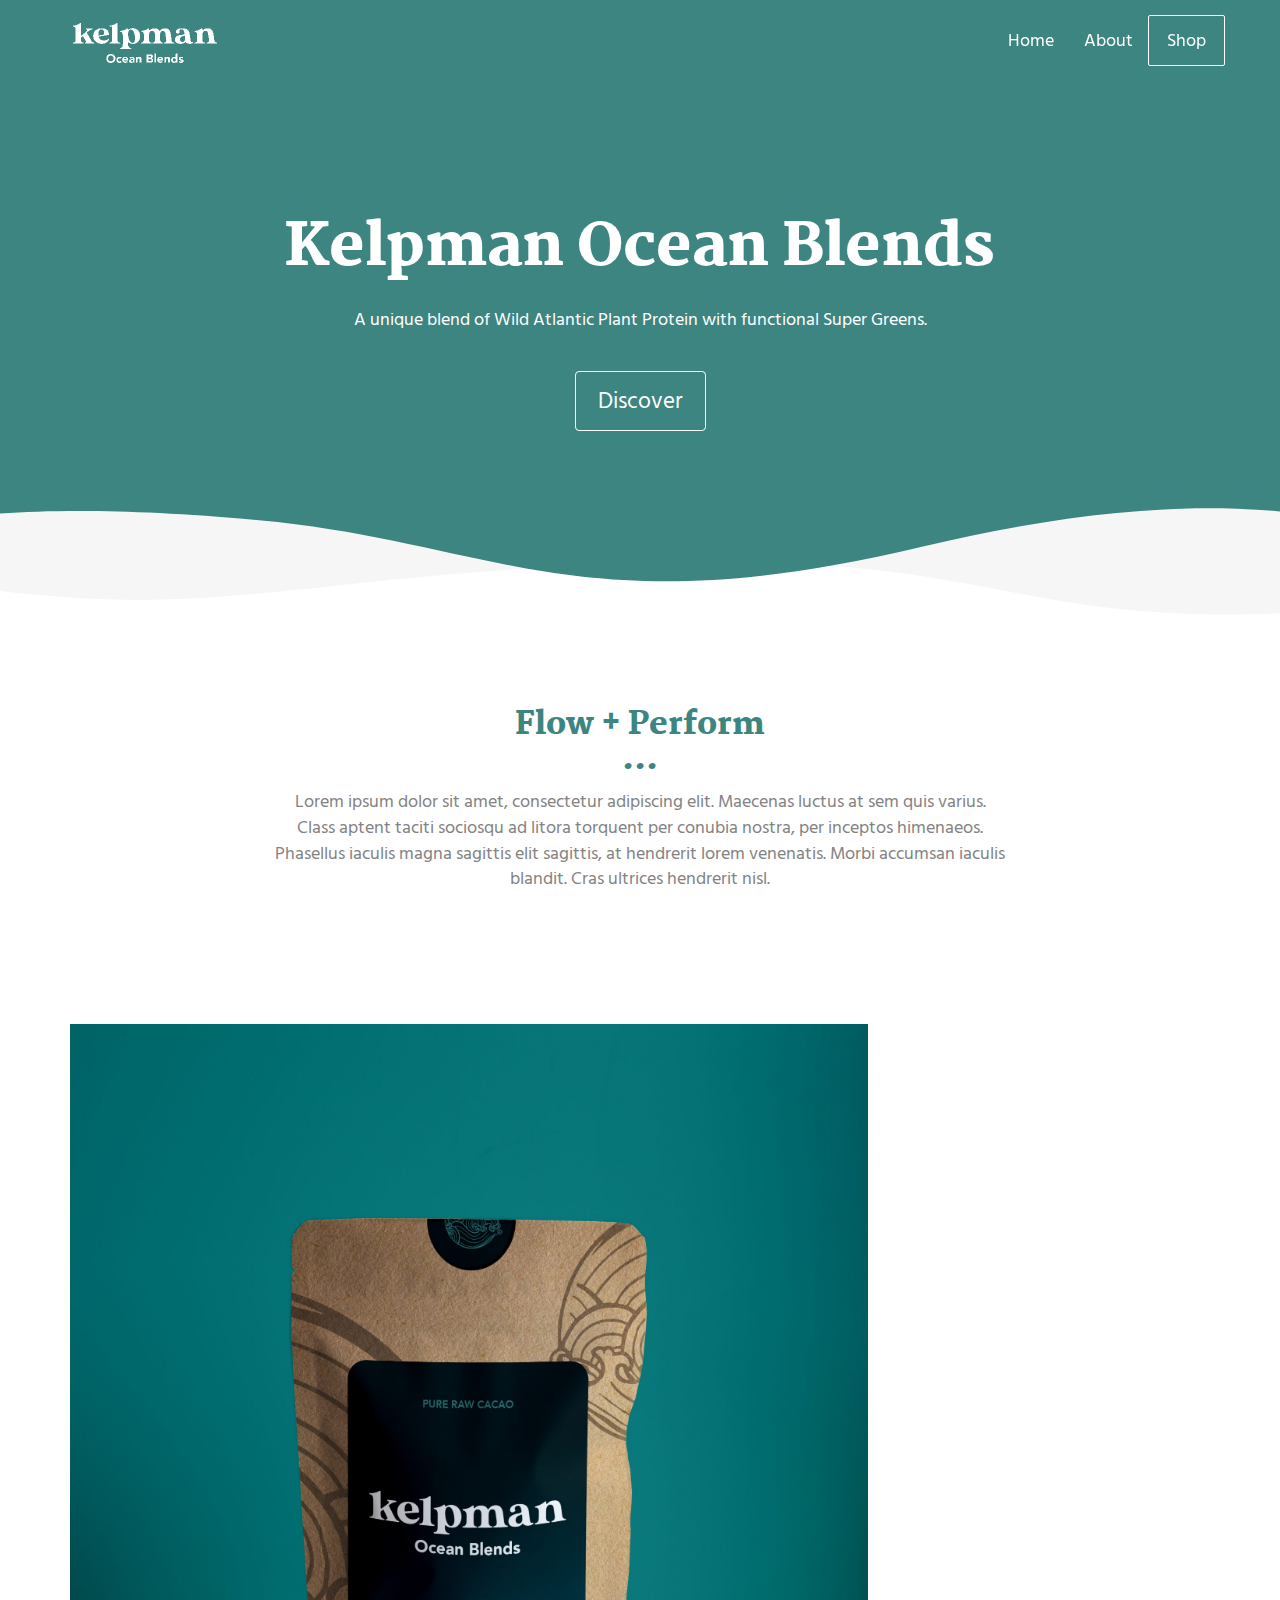
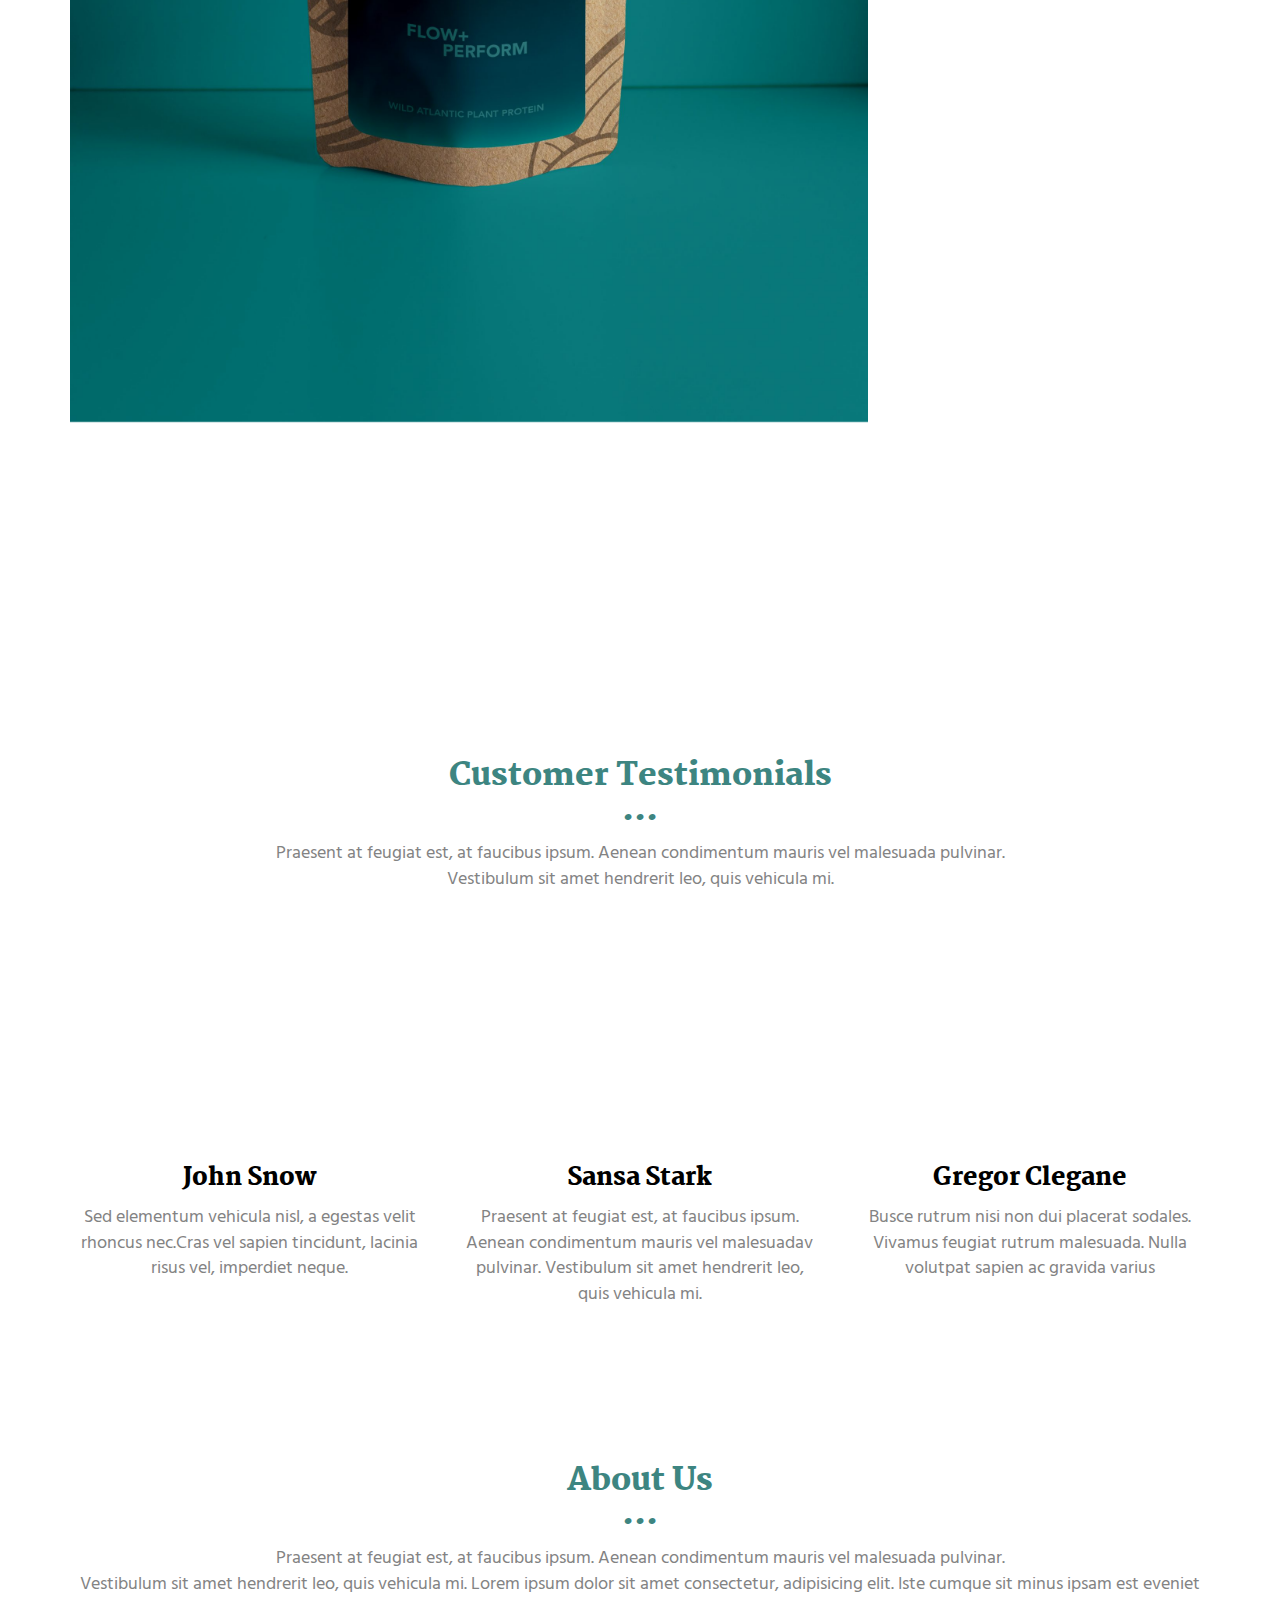
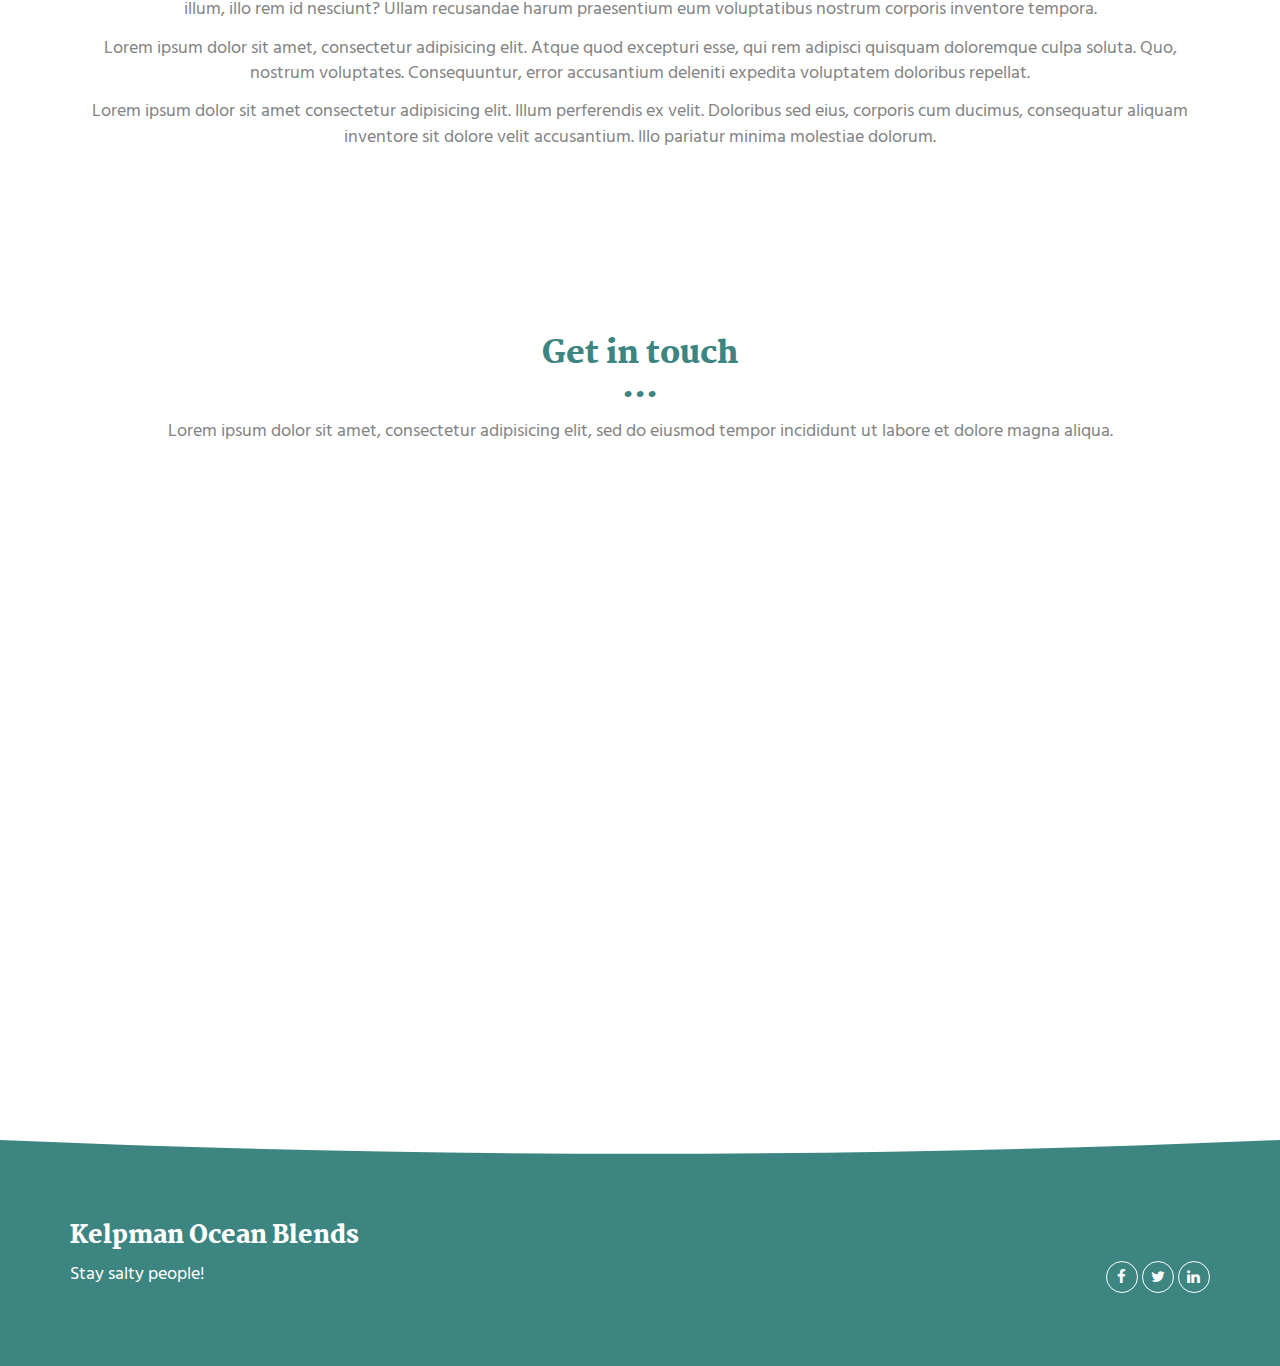
==== commit ae94a897: "Basic layout for home and about, shop emptied" ====
--- a/mountain/index.html
+++ b/mountain/index.html
@@ -74,7 +74,7 @@
       <div class="row">
         <div class="col-xs-12 col-md-8 col-md-offset-2">
           <div class="text-center">
-            <h2>About Us</h2>
+            <h2>Flow + Perform</h2>
             <p>Lorem ipsum dolor sit amet, consectetur adipiscing elit. Maecenas luctus at sem quis varius. 
             <br>
             Class aptent taciti sociosqu ad litora torquent per conubia nostra, per inceptos himenaeos. Phasellus iaculis magna sagittis elit sagittis, at hendrerit lorem venenatis. Morbi accumsan iaculis blandit. Cras ultrices hendrerit nisl.</p>
@@ -98,7 +98,7 @@
                         <img class="img-responsive" src="./assets/images/img-06.jpg" alt="First slide">
                         <div class="carousel-caption card-shadow reveal">
                           
-                          <h3>Moon</h3>
+                          <h3>Pure Raw Cocao</h3>
                           <a class="left carousel-control" href="#carousel-example-generic" role="button" data-slide="prev">
                             <i class="fa fa-chevron-left" aria-hidden="true"></i>
                             <span class="sr-only">Previous</span>
@@ -117,7 +117,7 @@
                             Quisque tempor, ligula pharetra luctus elementum, arcu nisl suscipit ante, pharetra commodo dui est et enim. Sed eu vestibulum elit. Donec ut libero non.
                           </p>
                           <a href="./project.html" class="btn btn-primary" title="">
-                            Discover
+                            Buy
                           </a>
                         </div>
                     </div>
@@ -125,7 +125,7 @@
                         <img class="img-responsive" src="./assets/images/img-07.jpg" alt="First slide">
                         <div class="carousel-caption card-shadow reveal">
 
-                          <h3>Lbortis</h3>
+                          <h3>Madagascan Vanilla</h3>
                             <a class="left carousel-control" href="#carousel-example-generic" role="button" data-slide="prev">
                               <i class="fa fa-chevron-left" aria-hidden="true"></i>
                               <span class="sr-only">Previous</span>
@@ -144,7 +144,7 @@
                             Quisque tempor, ligula pharetra luctus elementum, arcu nisl suscipit ante, pharetra commodo dui est et enim. Sed eu vestibulum elit. Donec ut libero non.
                           </p>
                           <a href="./project.html" class="btn btn-primary" title="">
-                            Discover
+                            Buy
                           </a>
                         </div>
                     </div>
@@ -164,7 +164,7 @@
     <div class="container text-center">
       <div class="row section-container-spacer">
         <div class="col-xs-12 col-md-12">
-          <h2>Partners</h2>
+          <h2>Customer Testimonials</h2>
           <p>Praesent at feugiat est, at faucibus ipsum. Aenean condimentum mauris vel malesuada pulvinar. <br>Vestibulum sit amet hendrerit leo, quis vehicula mi.</p>
         </div>  
       </div>
@@ -172,54 +172,19 @@
         <div class="col-xs-12 col-md-4">
           <img src="./assets/images/profil-01.jpg" alt="" class="reveal img-responsive reveal-content image-center">
           <h3>John Snow</h3>
-          <h4>UX designer</h4>
+          <h4></h4>
           <p>Sed elementum vehicula nisl, a egestas velit rhoncus nec.Cras vel sapien tincidunt, lacinia risus vel, imperdiet neque.</p>
-          <p>
-            <a href="https://facebook.com/" class="social-round-icon fa-icon" title="">
-              <i class="fa fa-facebook" aria-hidden="true"></i>
-            </a>
-            <a href="https://twitter.com/" class="social-round-icon fa-icon" title="">
-              <i class="fa fa-twitter" aria-hidden="true"></i>
-            </a>
-            <a href="https://www.linkedin.com/" class="social-round-icon fa-icon" title="">
-              <i class="fa fa-linkedin" aria-hidden="true"></i>
-            </a>
-          </p>
         </div>
        
         <div class="col-xs-12 col-md-4">
           <img src="./assets/images/profil-02.jpg" alt="" class="reveal img-responsive reveal-content image-center">
           <h3>Sansa Stark</h3>
-          <h4>UI designer</h4>
           <p>Praesent at feugiat est, at faucibus ipsum. Aenean condimentum mauris vel malesuadav pulvinar. Vestibulum sit amet hendrerit leo, quis vehicula mi.</p>
-          <p>
-            <a href="https://facebook.com/" class="social-round-icon fa-icon" title="">
-              <i class="fa fa-facebook" aria-hidden="true"></i>
-            </a>
-            <a href="https://twitter.com/" class="social-round-icon fa-icon" title="">
-              <i class="fa fa-twitter" aria-hidden="true"></i>
-            </a>
-            <a href="https://www.linkedin.com/" class="social-round-icon fa-icon" title="">
-              <i class="fa fa-linkedin" aria-hidden="true"></i>
-            </a>
-          </p>
         </div>
         <div class="col-xs-12 col-md-4">
           <img src="./assets/images/profil-03.jpg" alt="" class="reveal img-responsive reveal-content image-center">
           <h3>Gregor Clegane</h3>
-          <h4>Developer</h4>
           <p>Busce rutrum nisi non dui placerat sodales. Vivamus feugiat rutrum malesuada. Nulla volutpat sapien ac gravida varius</p>
-          <p>
-            <a href="https://facebook.com/" class="social-round-icon fa-icon" title="">
-              <i class="fa fa-facebook" aria-hidden="true"></i>
-            </a>
-            <a href="https://twitter.com/" class="social-round-icon fa-icon" title="">
-              <i class="fa fa-twitter" aria-hidden="true"></i>
-            </a>
-            <a href="https://www.linkedin.com/" class="social-round-icon fa-icon" title="">
-              <i class="fa fa-linkedin" aria-hidden="true"></i>
-            </a>
-          </p>
         </div>
       </div>
     </div>
@@ -229,22 +194,11 @@
     <div class="container text-center">
       <div class="row section-container-spacer">
         <div class="col-xs-12 col-md-12">
-          <h2 class="text-center">Customers</h2>
-          <p>Praesent at feugiat est, at faucibus ipsum. Aenean condimentum mauris vel malesuada pulvinar. <br>Vestibulum sit amet hendrerit leo, quis vehicula mi.</p>
+          <h2 class="text-center">About Us</h2>
+          <p>Praesent at feugiat est, at faucibus ipsum. Aenean condimentum mauris vel malesuada pulvinar. <br>Vestibulum sit amet hendrerit leo, quis vehicula mi. Lorem ipsum dolor sit amet consectetur, adipisicing elit. Iste cumque sit minus ipsam est eveniet illum, illo rem id nesciunt? Ullam recusandae harum praesentium eum voluptatibus nostrum corporis inventore tempora. </p>
+          <p>Lorem ipsum dolor sit amet, consectetur adipisicing elit. Atque quod excepturi esse, qui rem adipisci quisquam doloremque culpa soluta. Quo, nostrum voluptates. Consequuntur, error accusantium deleniti expedita voluptatem doloribus repellat. </p>
+          <p> Lorem ipsum dolor sit amet consectetur adipisicing elit. Illum perferendis ex velit. Doloribus sed eius, corporis cum ducimus, consequatur aliquam inventore sit dolore velit accusantium. Illo pariatur minima molestiae dolorum. </p>
         </div>  
-      </div>
-      <div class="row">
-        <div class="col-xs-12 col-md-4">
-          <img src="./assets/images/logo-01.png" alt="" class="img-responsive reveal-content image-center">
-
-        </div>
-       
-        <div class="col-xs-12 col-md-4">
-          <img src="./assets/images/logo-02.png" alt="" class="img-responsive reveal-content image-center">
-        </div>
-        <div class="col-xs-12 col-md-4">
-          <img src="./assets/images/logo-03.png" alt="" class="img-responsive reveal-content image-center">
-        </div>
       </div>
     </div>
   </div>
@@ -281,13 +235,13 @@
                         <span class="fa-icon">
                           <i class="fa fa-phone" aria-hidden="true"></i>
                         </span>
-                        + 33 9 07 45 12 65
+                        + 073 082 0909
                       </li>
                       <li>
                         <span class="fa-icon">
                           <i class="fa fa fa-map-o" aria-hidden="true"></i>
                         </span>
-                        42 rue Moulbert 75016 Paris
+                        42 Bundoran
                       </li>
                     </ul>
                   </div>
--- a/mountain/main.550dcf66.css
+++ b/mountain/main.550dcf66.css
@@ -3992,7 +3992,8 @@
 .carousel-inner>.item>a>img, .carousel-inner>.item>img {
     display: block;
     height: auto;
-    line-height: 1
+    line-height: 1;
+    width: 70%;
 }
 
 @media (-webkit-transform-3d), (transform-3d) {
@@ -4801,6 +4802,7 @@
 
 .carousel-inner>.item>a>img, .carousel-inner>.item>img {
     max-width: 100%
+    
 }
 
 @media (min-width:992px) {
